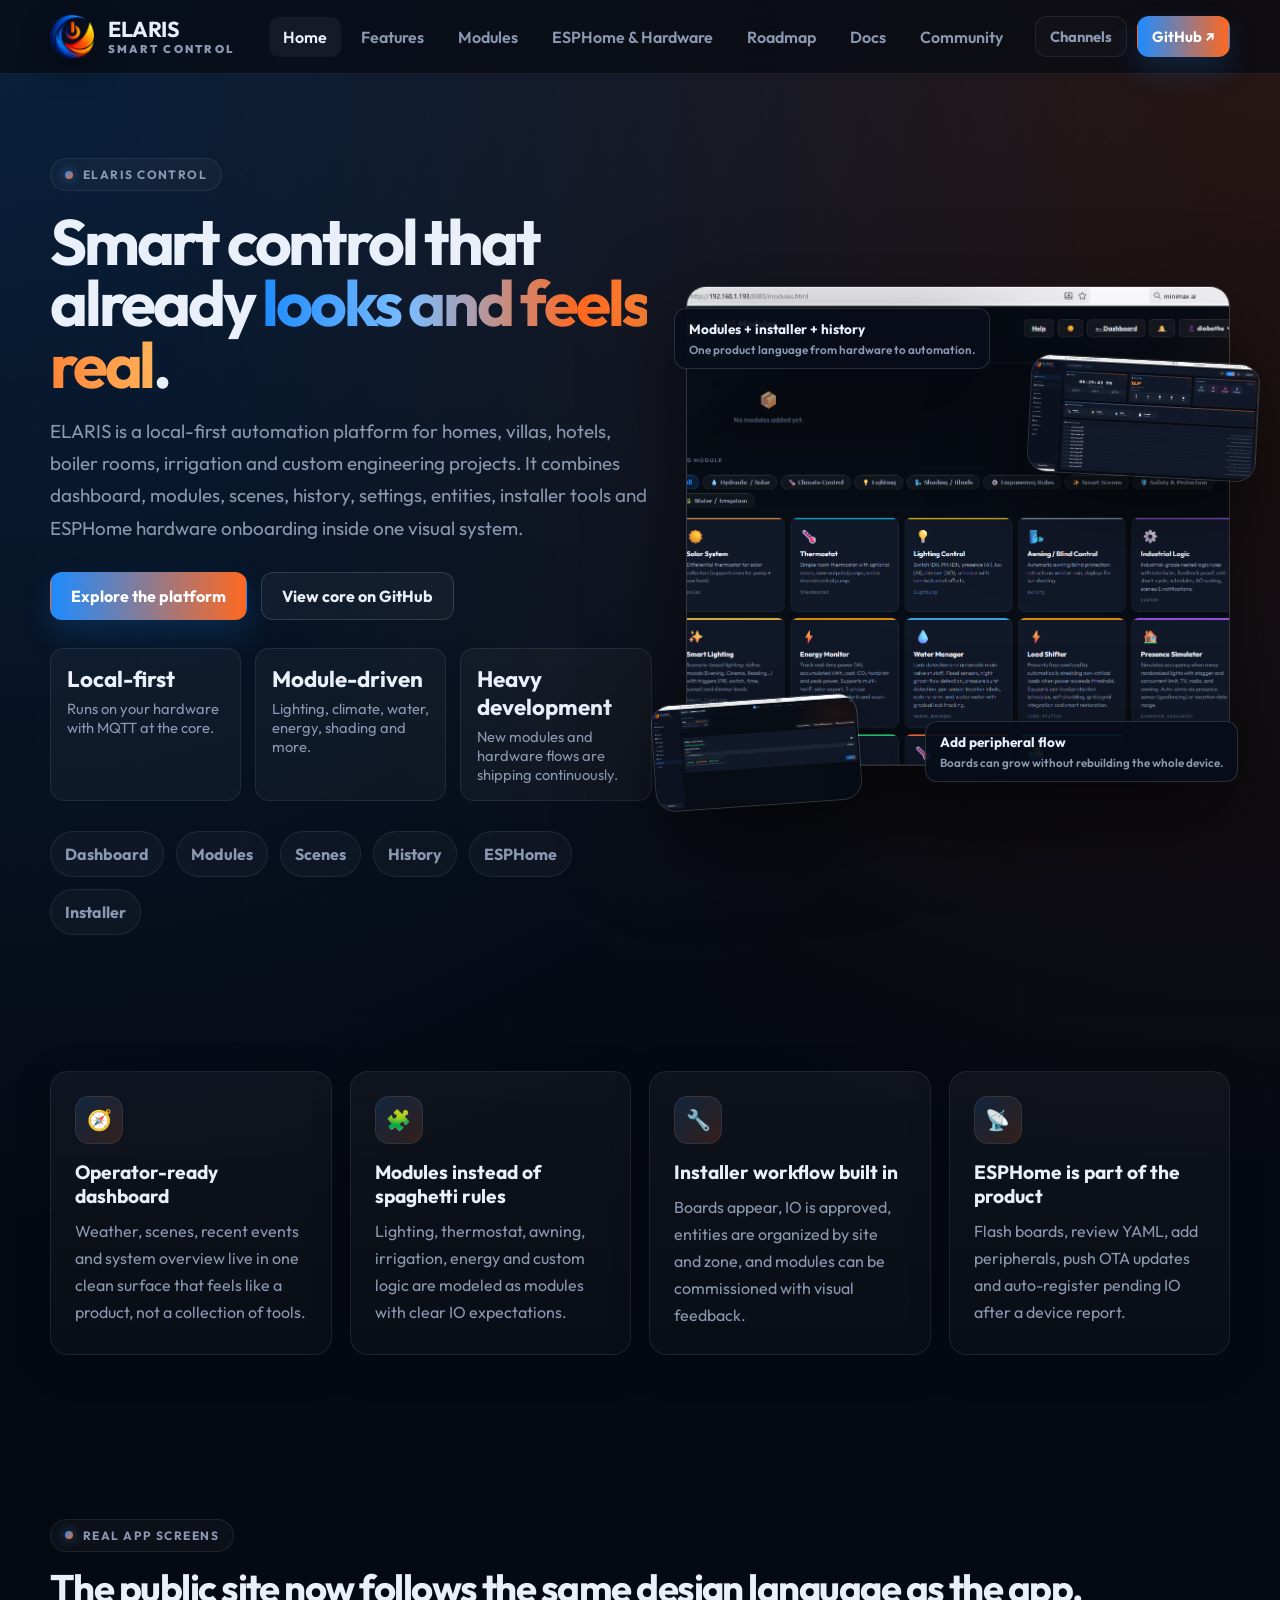
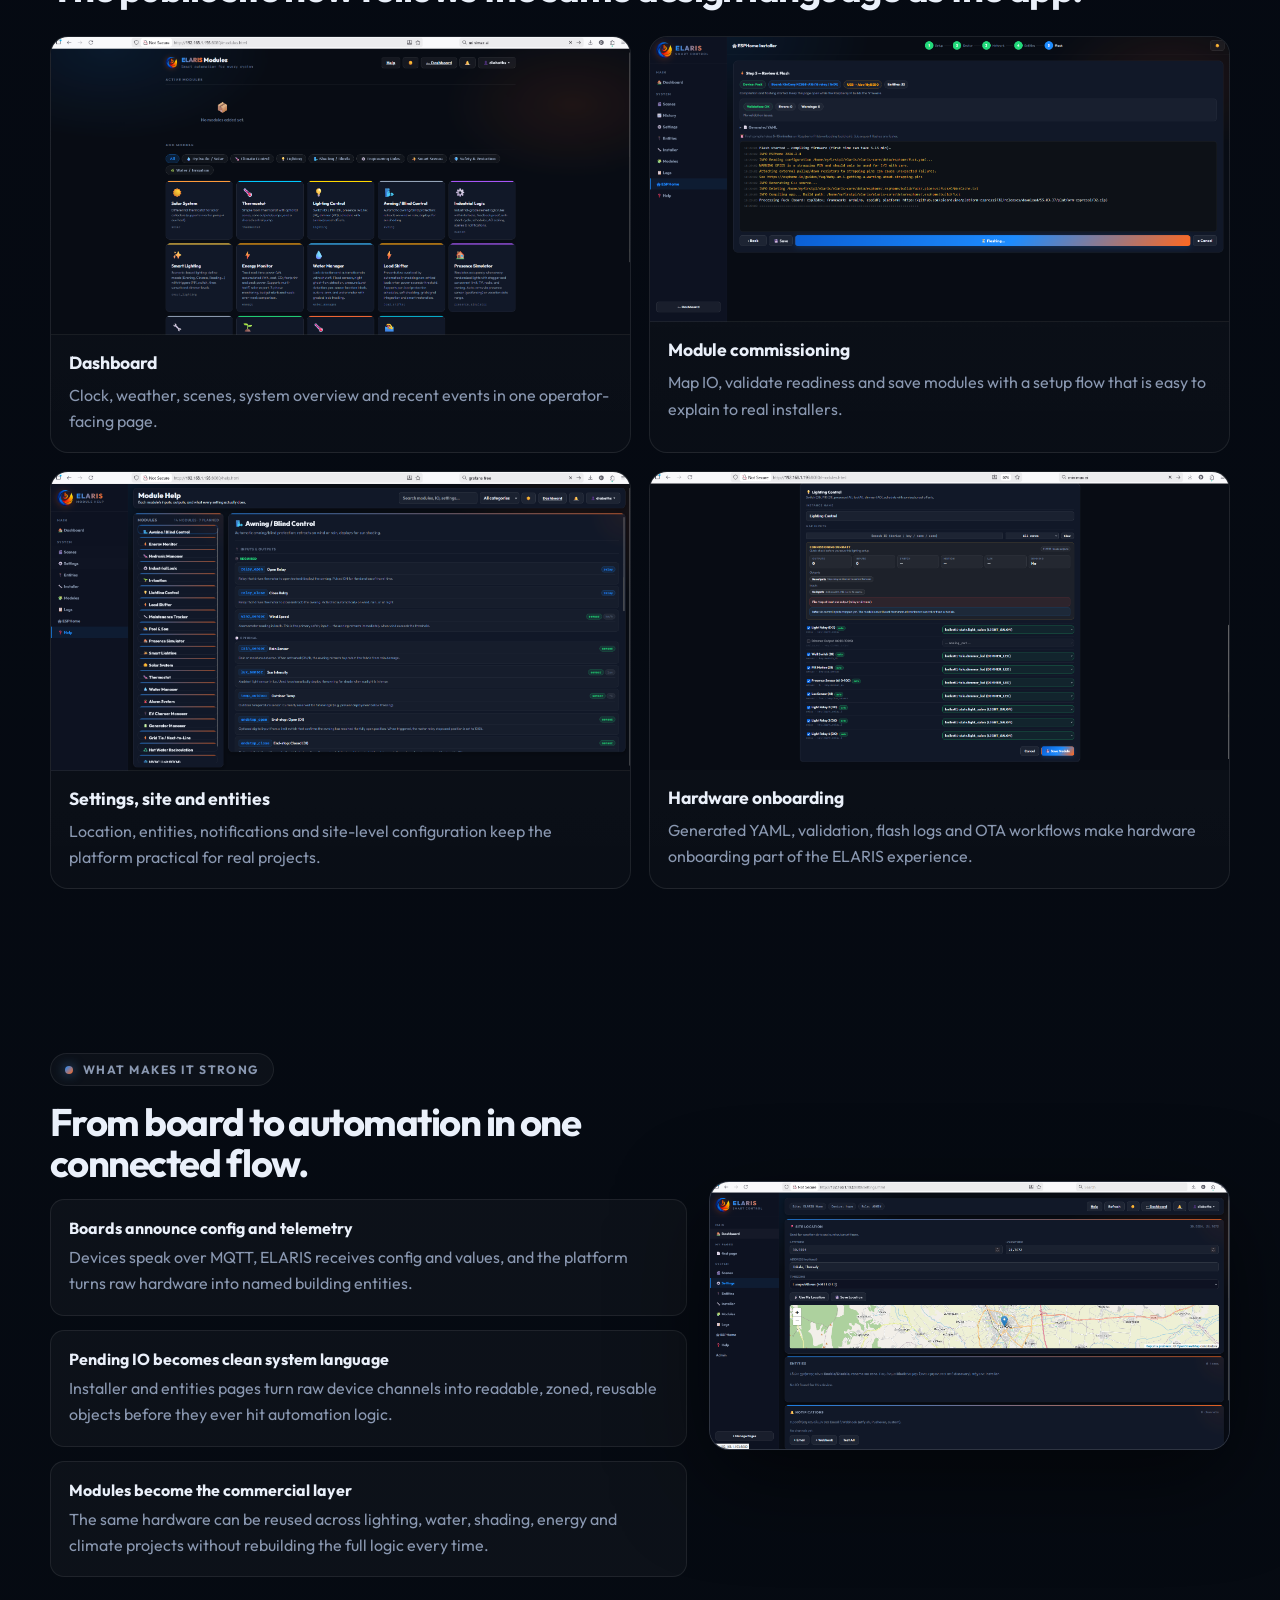
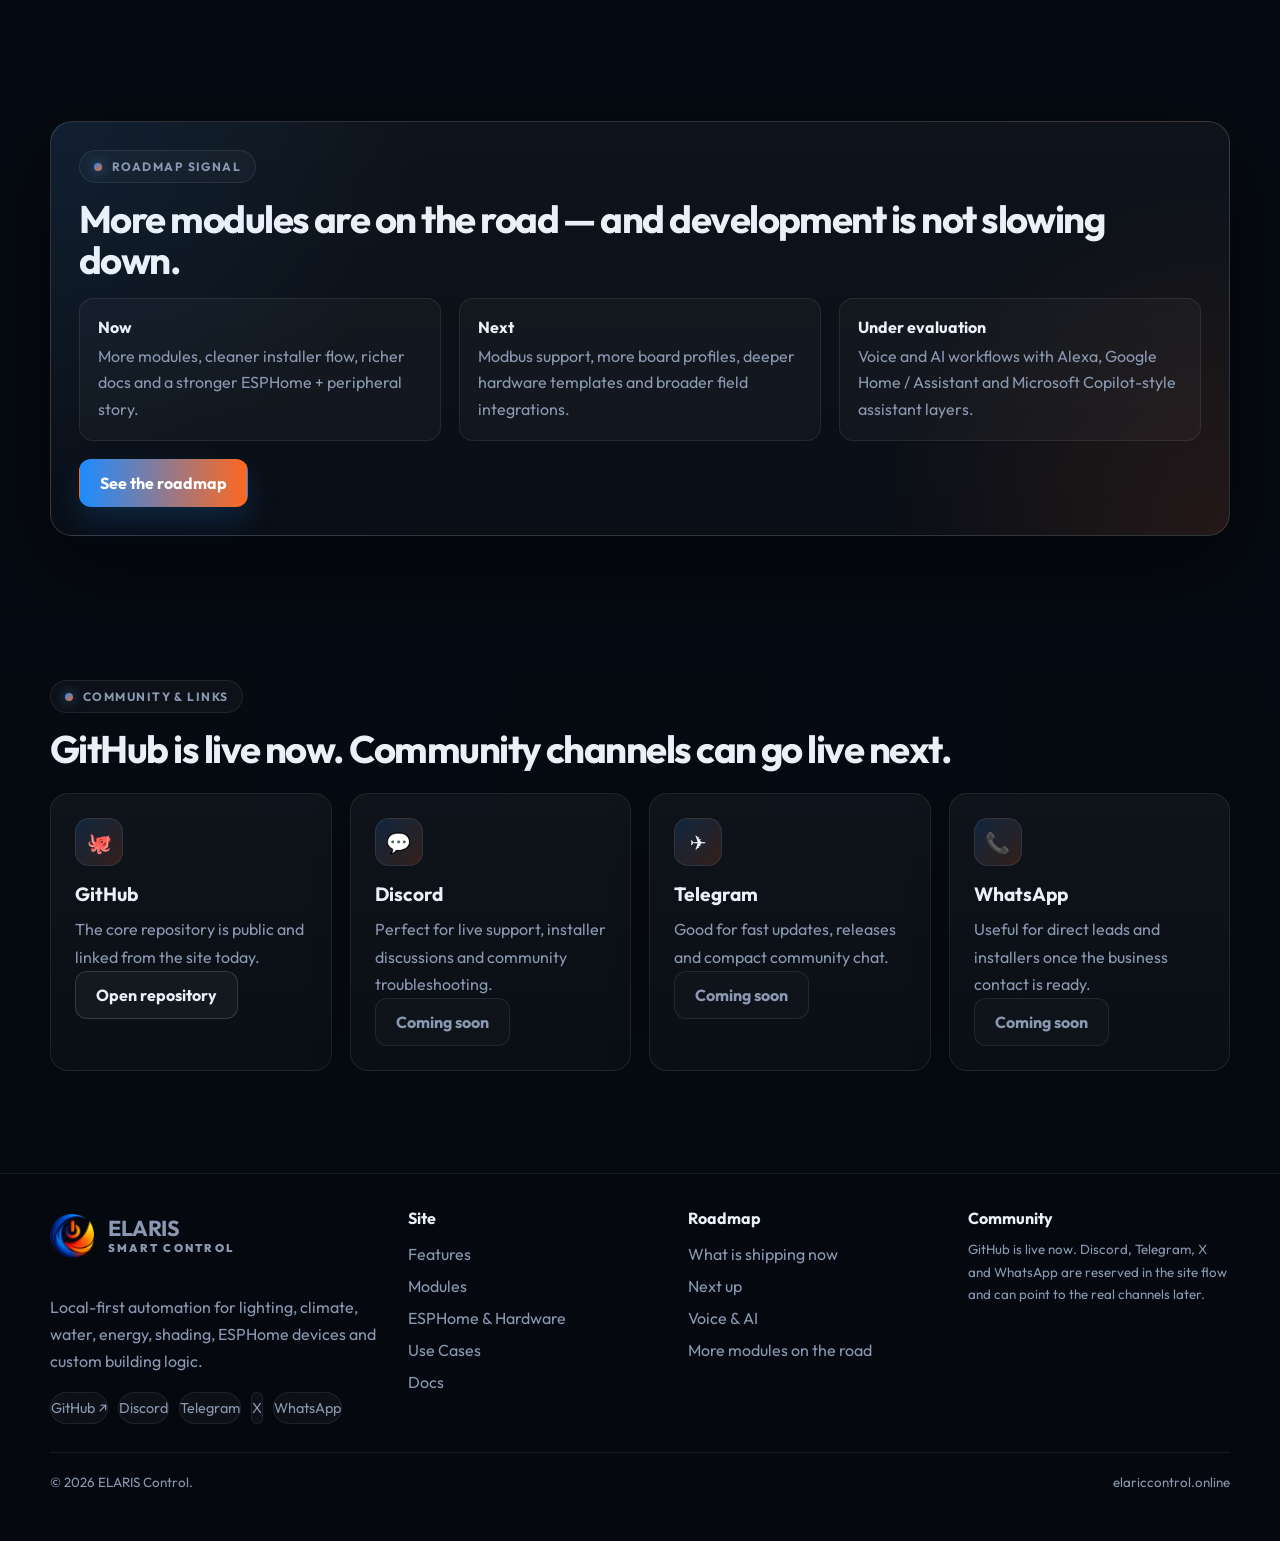
==== index.html @ 3f271d02 "Add files via upload" ====
<!DOCTYPE html>
<html lang="en">
<head>
  <meta charset="UTF-8" />
  <meta name="viewport" content="width=device-width, initial-scale=1.0" />
  <title>ELARIS Control — Local-first smart control</title>
  <meta name="description" content="ELARIS is a local-first smart control platform for modules, ESPHome onboarding, scenes, history and practical automation." />
  <link rel="icon" href="assets/favicon.ico" />
  <link rel="stylesheet" href="style.css" />
</head>
<body>
  <div class="shell">
    <nav class="nav">
  <div class="nav-inner">
    <a class="brand" href="index.html">
      <img class="brand-mark" src="assets/favicon.ico" alt="ELARIS logo" />
      <div class="brand-copy">
        <strong>ELARIS</strong>
        <span>Smart Control</span>
      </div>
    </a>
    <div class="nav-links">
      <a data-nav href="index.html">Home</a>
      <a data-nav href="features.html">Features</a>
      <a data-nav href="modules.html">Modules</a>
      <a data-nav href="hardware.html">ESPHome & Hardware</a>
      <a data-nav href="roadmap.html">Roadmap</a>
      <a data-nav href="docs.html">Docs</a>
      <a data-nav href="community.html">Community</a>
    </div>
    <div class="nav-actions">
      <a class="btn btn-ghost btn-small" href="community.html">Channels</a>
      <a class="btn btn-primary btn-small" href="https://github.com/elaris-control/core" target="_blank" rel="noreferrer">GitHub ↗</a>
    </div>
  </div>
</nav>
    
<header class="hero">
  <div class="container hero-grid">
    <div class="hero-copy">
      <span class="section-label">ELARIS Control</span>
      <h1>Smart control that already <span class="gradient-text">looks and feels real</span>.</h1>
      <p class="lead">ELARIS is a local-first automation platform for homes, villas, hotels, boiler rooms, irrigation and custom engineering projects. It combines dashboard, modules, scenes, history, settings, entities, installer tools and ESPHome hardware onboarding inside one visual system.</p>
      <div class="hero-actions">
        <a class="btn btn-primary" href="features.html">Explore the platform</a>
        <a class="btn btn-secondary" href="https://github.com/elaris-control/core" target="_blank" rel="noreferrer">View core on GitHub</a>
      </div>
      <div class="mini-stats">
        <div class="mini-stat"><strong>Local-first</strong><span>Runs on your hardware with MQTT at the core.</span></div>
        <div class="mini-stat"><strong>Module-driven</strong><span>Lighting, climate, water, energy, shading and more.</span></div>
        <div class="mini-stat"><strong>Heavy development</strong><span>New modules and hardware flows are shipping continuously.</span></div>
      </div>
      <div class="logo-bar">
        <span class="logo-pill">Dashboard</span>
        <span class="logo-pill">Modules</span>
        <span class="logo-pill">Scenes</span>
        <span class="logo-pill">History</span>
        <span class="logo-pill">ESPHome</span>
        <span class="logo-pill">Installer</span>
      </div>
    </div>
    <div class="shot-stack">
      <div class="shot-card shot-main"><img src="assets/dashboard.png" alt="ELARIS dashboard" /></div>
      <div class="shot-card shot-float-a"><img src="assets/modules-library.png" alt="ELARIS modules library" /></div>
      <div class="shot-card shot-float-b"><img src="assets/esphome-installer.png" alt="ELARIS ESPHome installer" /></div>
      <div class="badge-float one">Modules + installer + history<small>One product language from hardware to automation.</small></div>
      <div class="badge-float two">Add peripheral flow<small>Boards can grow without rebuilding the whole device.</small></div>
    </div>
  </div>
</header>
<section class="section-tight">
  <div class="container grid-4">
    <div class="card"><div class="icon-chip">🧭</div><h3>Operator-ready dashboard</h3><p>Weather, scenes, recent events and system overview live in one clean surface that feels like a product, not a collection of tools.</p></div>
    <div class="card"><div class="icon-chip">🧩</div><h3>Modules instead of spaghetti rules</h3><p>Lighting, thermostat, awning, irrigation, energy and custom logic are modeled as modules with clear IO expectations.</p></div>
    <div class="card"><div class="icon-chip">🔧</div><h3>Installer workflow built in</h3><p>Boards appear, IO is approved, entities are organized by site and zone, and modules can be commissioned with visual feedback.</p></div>
    <div class="card"><div class="icon-chip">📡</div><h3>ESPHome is part of the product</h3><p>Flash boards, review YAML, add peripherals, push OTA updates and auto-register pending IO after a device report.</p></div>
  </div>
</section>
<section class="section" id="screens">
  <div class="container">
    <span class="section-label">Real app screens</span>
    <h2>The public site now follows the same design language as the app.</h2>
    <div class="screenshot-grid" style="margin-top:28px;">
      <article class="screen-card"><img src="assets/dashboard.png" alt="Dashboard" /><div class="screen-meta"><h3>Dashboard</h3><p>Clock, weather, scenes, system overview and recent events in one operator-facing page.</p></div></article>
      <article class="screen-card"><img src="assets/modules-mapping.png" alt="Modules mapping" /><div class="screen-meta"><h3>Module commissioning</h3><p>Map IO, validate readiness and save modules with a setup flow that is easy to explain to real installers.</p></div></article>
      <article class="screen-card"><img src="assets/settings.png" alt="Settings" /><div class="screen-meta"><h3>Settings, site and entities</h3><p>Location, entities, notifications and site-level configuration keep the platform practical for real projects.</p></div></article>
      <article class="screen-card"><img src="assets/esphome-flash.png" alt="ESPHome flash" /><div class="screen-meta"><h3>Hardware onboarding</h3><p>Generated YAML, validation, flash logs and OTA workflows make hardware onboarding part of the ELARIS experience.</p></div></article>
    </div>
  </div>
</section>
<section class="section-tight">
  <div class="container showcase">
    <div>
      <span class="section-label">What makes it strong</span>
      <h2>From board to automation in one connected flow.</h2>
      <div class="side-list">
        <div class="list-card"><strong>Boards announce config and telemetry</strong><p>Devices speak over MQTT, ELARIS receives config and values, and the platform turns raw hardware into named building entities.</p></div>
        <div class="list-card"><strong>Pending IO becomes clean system language</strong><p>Installer and entities pages turn raw device channels into readable, zoned, reusable objects before they ever hit automation logic.</p></div>
        <div class="list-card"><strong>Modules become the commercial layer</strong><p>The same hardware can be reused across lighting, water, shading, energy and climate projects without rebuilding the full logic every time.</p></div>
      </div>
    </div>
    <div class="shot-frame"><img src="assets/module-help.png" alt="ELARIS module help" /></div>
  </div>
</section>
<section class="section-tight">
  <div class="container cta-panel">
    <span class="section-label">Roadmap signal</span>
    <h2>More modules are on the road — and development is not slowing down.</h2>
    <div class="grid-3" style="margin-top:18px;">
      <div class="list-card"><strong>Now</strong><p>More modules, cleaner installer flow, richer docs and a stronger ESPHome + peripheral story.</p></div>
      <div class="list-card"><strong>Next</strong><p>Modbus support, more board profiles, deeper hardware templates and broader field integrations.</p></div>
      <div class="list-card"><strong>Under evaluation</strong><p>Voice and AI workflows with Alexa, Google Home / Assistant and Microsoft Copilot-style assistant layers.</p></div>
    </div>
    <a class="btn btn-primary" href="roadmap.html">See the roadmap</a>
  </div>
</section>
<section class="section-tight" id="community">
  <div class="container">
    <span class="section-label">Community & links</span>
    <h2>GitHub is live now. Community channels can go live next.</h2>
    <div class="grid-4" style="margin-top:24px;">
      <div class="card"><div class="icon-chip">🐙</div><h3>GitHub</h3><p>The core repository is public and linked from the site today.</p><a class="btn btn-secondary" href="https://github.com/elaris-control/core" target="_blank" rel="noreferrer">Open repository</a></div>
      <div class="card"><div class="icon-chip">💬</div><h3>Discord</h3><p>Perfect for live support, installer discussions and community troubleshooting.</p><a class="btn btn-ghost" href="community.html#coming-soon">Coming soon</a></div>
      <div class="card"><div class="icon-chip">✈️</div><h3>Telegram</h3><p>Good for fast updates, releases and compact community chat.</p><a class="btn btn-ghost" href="community.html#coming-soon">Coming soon</a></div>
      <div class="card"><div class="icon-chip">📞</div><h3>WhatsApp</h3><p>Useful for direct leads and installers once the business contact is ready.</p><a class="btn btn-ghost" href="community.html#coming-soon">Coming soon</a></div>
    </div>
  </div>
</section>

    <footer class="footer">
  <div class="container footer-grid">
    <div>
      <a class="brand" href="index.html" style="margin-bottom:14px; display:inline-flex;">
        <img class="brand-mark" src="assets/favicon.ico" alt="ELARIS logo" />
        <div class="brand-copy">
          <strong>ELARIS</strong>
          <span>Smart Control</span>
        </div>
      </a>
      <p>Local-first automation for lighting, climate, water, energy, shading, ESPHome devices and custom building logic.</p>
      <div class="link-row">
        <a class="chip-link" href="https://github.com/elaris-control/core" target="_blank" rel="noreferrer">GitHub ↗</a>
        <a class="chip-link" href="community.html#coming-soon">Discord</a>
        <a class="chip-link" href="community.html#coming-soon">Telegram</a>
        <a class="chip-link" href="community.html#coming-soon">X</a>
        <a class="chip-link" href="community.html#coming-soon">WhatsApp</a>
      </div>
    </div>
    <div>
      <h4>Site</h4>
      <a href="features.html">Features</a>
      <a href="modules.html">Modules</a>
      <a href="hardware.html">ESPHome & Hardware</a>
      <a href="use-cases.html">Use Cases</a>
      <a href="docs.html">Docs</a>
    </div>
    <div>
      <h4>Roadmap</h4>
      <a href="roadmap.html">What is shipping now</a>
      <a href="roadmap.html#next">Next up</a>
      <a href="roadmap.html#voice-ai">Voice & AI</a>
      <a href="roadmap.html#more-modules">More modules on the road</a>
    </div>
    <div>
      <h4>Community</h4>
      <small>GitHub is live now. Discord, Telegram, X and WhatsApp are reserved in the site flow and can point to the real channels later.</small>
    </div>
  </div>
  <div class="container footer-note">
    <small>© <span data-year></span> ELARIS Control.</small>
    <small>elariccontrol.online</small>
  </div>
</footer>
  </div>
  <script src="script.js"></script>
</body>
</html>
---- style.css ----
/* ELARIS Control website */
@import url('https://fonts.googleapis.com/css2?family=Outfit:wght@400;500;600;700;800;900&family=Geist+Mono:wght@400;500&display=swap');

:root {
  --bg: #070b13;
  --surface: #0c1322;
  --surface-2: #101a2d;
  --panel: #111a2a;
  --panel-2: #0f1828;
  --line: rgba(255,255,255,.08);
  --line-2: rgba(255,255,255,.14);
  --text: #eaf0fa;
  --muted: #8a98b1;
  --muted-2: #60718d;
  --blue: #1d8cff;
  --blue-2: #52a8ff;
  --orange: #ff6820;
  --orange-2: #ff9640;
  --good: #21d978;
  --warn: #ffcb66;
  --shadow: 0 30px 90px rgba(0,0,0,.5);
  --radius: 18px;
  --max: 1180px;
  --nav-h: 74px;
}

* { box-sizing: border-box; }
html { scroll-behavior: smooth; }
body {
  margin: 0;
  font-family: 'Outfit', system-ui, sans-serif;
  color: var(--text);
  background:
    radial-gradient(circle at top left, rgba(29,140,255,.18), transparent 25%),
    radial-gradient(circle at top right, rgba(255,104,32,.14), transparent 24%),
    linear-gradient(180deg, #050912 0%, #060b12 100%);
  min-height: 100vh;
  overflow-x: hidden;
}
body::before {
  content: '';
  position: fixed;
  inset: 0;
  background-image: radial-gradient(rgba(255,255,255,.035) 1px, transparent 1px);
  background-size: 26px 26px;
  opacity: .35;
  pointer-events: none;
}
a { color: inherit; text-decoration: none; }
img { display:block; max-width:100%; }
button, .btn { font: inherit; }

.shell { position: relative; z-index: 1; }
.container { width: min(calc(100% - 40px), var(--max)); margin: 0 auto; }
.section { padding: 92px 0; }
.section-tight { padding: 72px 0; }
.section-label {
  display: inline-flex;
  align-items: center;
  gap: 10px;
  padding: 8px 14px;
  border-radius: 999px;
  border: 1px solid var(--line);
  background: rgba(255,255,255,.03);
  color: var(--muted);
  font-size: 12px;
  font-weight: 700;
  letter-spacing: .12em;
  text-transform: uppercase;
}
.section-label::before {
  content: '';
  width: 8px;
  height: 8px;
  border-radius: 999px;
  background: linear-gradient(135deg, var(--blue), var(--orange));
  box-shadow: 0 0 12px rgba(82,168,255,.6);
}
.h1, h1 {
  font-size: clamp(2.8rem, 5vw, 5rem);
  line-height: .96;
  letter-spacing: -.05em;
  margin: 20px 0 20px;
}
.h2, h2 {
  font-size: clamp(2rem, 3vw, 3rem);
  line-height: 1.05;
  letter-spacing: -.04em;
  margin: 16px 0;
}
.lead {
  color: var(--muted);
  font-size: clamp(1rem, 1.5vw, 1.18rem);
  line-height: 1.7;
  max-width: 700px;
}
.kicker {
  color: var(--muted);
  font-size: 1rem;
  line-height: 1.65;
}
.mono { font-family: 'Geist Mono', monospace; }
.gradient-text {
  background: linear-gradient(90deg, var(--blue) 0%, #7bbcff 30%, var(--orange) 65%, #ffb05a 100%);
  -webkit-background-clip: text;
  background-clip: text;
  color: transparent;
}

.nav {
  position: sticky;
  top: 0;
  z-index: 100;
  height: var(--nav-h);
  backdrop-filter: blur(16px);
  background: rgba(7,11,19,.72);
  border-bottom: 1px solid var(--line);
}
.nav-inner {
  width: min(calc(100% - 32px), var(--max));
  margin: 0 auto;
  height: 100%;
  display: flex;
  align-items: center;
  gap: 18px;
}
.brand {
  display: flex;
  align-items: center;
  gap: 14px;
  font-weight: 900;
  letter-spacing: -.03em;
}
.brand-mark {
  width: 44px;
  height: 44px;
  border-radius: 14px;
  object-fit: cover;
  box-shadow: 0 10px 30px rgba(0,0,0,.35);
}
.brand-copy { line-height: 1.02; }
.brand-copy strong { display:block; font-size: 1.35rem; }
.brand-copy span {
  display:block;
  margin-top: 4px;
  color: var(--muted);
  font-size: .7rem;
  letter-spacing: .2em;
  text-transform: uppercase;
}
.nav-links {
  margin-left: auto;
  display: flex;
  align-items: center;
  gap: 6px;
}
.nav-links a {
  padding: 10px 14px;
  color: var(--muted);
  font-weight: 600;
  border-radius: 10px;
  transition: .18s ease;
}
.nav-links a:hover, .nav-links a.active {
  color: var(--text);
  background: rgba(255,255,255,.05);
}
.btn, button.btn {
  display: inline-flex;
  align-items: center;
  justify-content: center;
  gap: 10px;
  padding: 13px 20px;
  border-radius: 12px;
  font-weight: 700;
  border: 1px solid transparent;
  transition: transform .16s ease, opacity .16s ease, border-color .16s ease, background .16s ease;
}
.btn:hover { transform: translateY(-1px); }
.btn-primary {
  color: white;
  background: linear-gradient(90deg, var(--blue), var(--orange));
  box-shadow: 0 14px 30px rgba(29,140,255,.18);
}
.btn-secondary {
  color: var(--text);
  border-color: var(--line-2);
  background: rgba(255,255,255,.04);
}
.btn-ghost {
  color: var(--muted);
  border-color: var(--line);
  background: rgba(255,255,255,.02);
}

.hero {
  padding: 64px 0 44px;
}
.hero-grid {
  display: grid;
  grid-template-columns: 1.05fr .95fr;
  gap: 34px;
  align-items: center;
}
.hero-copy {
  padding: 20px 0;
}
.hero-actions {
  display:flex;
  flex-wrap:wrap;
  gap:14px;
  margin-top: 28px;
}
.mini-stats {
  display:grid;
  grid-template-columns: repeat(3, 1fr);
  gap: 14px;
  margin-top: 28px;
}
.mini-stat {
  background: rgba(255,255,255,.035);
  border: 1px solid var(--line);
  border-radius: 14px;
  padding: 16px;
}
.mini-stat strong { display:block; font-size: 1.4rem; }
.mini-stat span { display:block; margin-top:6px; color: var(--muted); font-size:.92rem; }

.hero-visual {
  position: relative;
}
.shot-stack {
  position: relative;
  min-height: 520px;
}
.shot-card {
  position:absolute;
  border-radius: 20px;
  overflow:hidden;
  border: 1px solid var(--line-2);
  background: linear-gradient(180deg, rgba(255,255,255,.04), rgba(255,255,255,.02));
  box-shadow: var(--shadow);
}
.shot-card img { width:100%; height:100%; object-fit:cover; }
.shot-main { inset: 0 0 40px 0; }
.shot-float-a { width: 42%; right: -5%; top: 14%; transform: rotate(3deg); }
.shot-float-b { width: 38%; left: -6%; bottom: 0; transform: rotate(-4deg); }
.badge-float {
  position:absolute;
  padding: 11px 14px;
  border-radius: 12px;
  background: rgba(8,14,25,.92);
  border: 1px solid var(--line-2);
  box-shadow: var(--shadow);
  font-size: .85rem;
  font-weight: 700;
}
.badge-float.one { top: 22px; left: -12px; }
.badge-float.two { right: -8px; bottom: 24px; }
.badge-float small { display:block; color: var(--muted); font-size:.73rem; font-weight:600; margin-top: 4px; }

.grid-3 { display:grid; grid-template-columns: repeat(3, 1fr); gap: 18px; }
.grid-4 { display:grid; grid-template-columns: repeat(4, 1fr); gap: 18px; }
.grid-2 { display:grid; grid-template-columns: repeat(2, 1fr); gap: 22px; }
.card {
  background: linear-gradient(180deg, rgba(255,255,255,.04), rgba(255,255,255,.02));
  border: 1px solid var(--line);
  border-radius: var(--radius);
  padding: 24px;
  box-shadow: 0 10px 40px rgba(0,0,0,.18);
}
.card h3 { margin: 0 0 10px; font-size: 1.2rem; }
.card p { margin: 0; color: var(--muted); line-height: 1.7; }
.icon-chip {
  width: 48px;
  height: 48px;
  border-radius: 14px;
  display:grid;
  place-items:center;
  background: linear-gradient(135deg, rgba(29,140,255,.16), rgba(255,104,32,.16));
  border: 1px solid rgba(255,255,255,.08);
  margin-bottom: 16px;
  font-size: 1.25rem;
}

.showcase {
  display:grid;
  grid-template-columns: 1.1fr .9fr;
  gap: 22px;
  align-items: center;
}
.shot-frame {
  border-radius: 20px;
  overflow: hidden;
  border: 1px solid var(--line-2);
  background: var(--surface);
  box-shadow: var(--shadow);
}
.shot-frame img { width: 100%; height: auto; }
.side-list {
  display:grid;
  gap: 14px;
}
.list-card {
  padding: 18px 18px;
  border-radius: 14px;
  background: rgba(255,255,255,.03);
  border: 1px solid var(--line);
}
.list-card strong { display:block; font-size: 1rem; margin-bottom: 6px; }
.list-card p { margin:0; color: var(--muted); line-height: 1.65; }

.logo-bar {
  display:flex;
  gap: 12px;
  flex-wrap: wrap;
  margin-top: 30px;
}
.logo-pill {
  padding: 12px 14px;
  border-radius: 999px;
  border: 1px solid var(--line);
  background: rgba(255,255,255,.03);
  color: var(--muted);
  font-weight: 700;
}

.screenshot-grid {
  display:grid;
  grid-template-columns: repeat(2, 1fr);
  gap: 18px;
}
.screen-card {
  background: linear-gradient(180deg, rgba(255,255,255,.04), rgba(255,255,255,.02));
  border: 1px solid var(--line);
  border-radius: 18px;
  overflow: hidden;
}
.screen-meta {
  padding: 16px 18px 18px;
}
.screen-meta h3 { margin:0 0 8px; font-size:1.1rem; }
.screen-meta p { margin:0; color:var(--muted); line-height:1.65; }

.feature-strip {
  display:grid;
  grid-template-columns: repeat(5, 1fr);
  gap: 14px;
}
.feature-pill {
  border: 1px solid var(--line);
  background: rgba(255,255,255,.03);
  border-radius: 14px;
  padding: 18px 14px;
  text-align: center;
}
.feature-pill strong { display:block; margin-bottom: 8px; }
.feature-pill span { color: var(--muted); font-size: .92rem; }

.steps {
  display:grid;
  gap: 16px;
}
.step {
  display:grid;
  grid-template-columns: 58px 1fr;
  gap: 16px;
  padding: 20px;
  border-radius: 18px;
  border: 1px solid var(--line);
  background: rgba(255,255,255,.03);
}
.step-no {
  width: 58px;
  height: 58px;
  border-radius: 18px;
  display:grid;
  place-items:center;
  font-size: 1.1rem;
  font-weight: 800;
  background: linear-gradient(135deg, rgba(29,140,255,.18), rgba(255,104,32,.18));
  border: 1px solid rgba(255,255,255,.08);
}
.step h3 { margin:0 0 8px; }
.step p { margin:0; color: var(--muted); line-height: 1.7; }

.page-hero {
  padding: 68px 0 28px;
}
.page-hero .lead { max-width: 760px; }
.subnav {
  display:flex;
  flex-wrap:wrap;
  gap: 10px;
  margin-top: 22px;
}
.subnav a {
  padding: 10px 12px;
  border-radius: 999px;
  border: 1px solid var(--line);
  color: var(--muted);
  background: rgba(255,255,255,.03);
  font-weight: 700;
  font-size: .92rem;
}

.doc-layout {
  display:grid;
  grid-template-columns: 280px 1fr;
  gap: 20px;
}
.doc-sidebar {
  position: sticky;
  top: calc(var(--nav-h) + 18px);
  align-self: start;
  padding: 20px;
  border-radius: 18px;
  background: rgba(255,255,255,.03);
  border: 1px solid var(--line);
}
.doc-sidebar h3 { margin:0 0 14px; font-size:1rem; }
.doc-sidebar a {
  display:block;
  padding: 10px 12px;
  border-radius: 10px;
  color: var(--muted);
}
.doc-sidebar a:hover { background: rgba(255,255,255,.05); color: var(--text); }
.doc-section {
  margin-bottom: 18px;
  padding: 24px;
  border-radius: 18px;
  background: rgba(255,255,255,.03);
  border: 1px solid var(--line);
}
.doc-section h3 { margin-top:0; }
.kv-grid {
  display:grid;
  grid-template-columns: 160px 1fr;
  gap: 12px;
  margin-top: 16px;
}
.kv-grid div {
  padding: 12px 14px;
  border-radius: 12px;
  border: 1px solid var(--line);
  background: rgba(255,255,255,.02);
}
.kv-grid strong { color: var(--text); }
.terminal {
  margin-top: 14px;
  border-radius: 16px;
  border: 1px solid var(--line);
  overflow: hidden;
  background: #07101b;
}
.terminal-head {
  display:flex;
  align-items:center;
  gap: 8px;
  padding: 10px 14px;
  background: rgba(255,255,255,.04);
  border-bottom: 1px solid var(--line);
}
.dot { width:10px; height:10px; border-radius:999px; }
.dot.red { background:#ff5f57; }
.dot.yellow { background:#febc2e; }
.dot.green { background:#28c840; }
.terminal pre {
  margin:0;
  padding: 18px 18px 20px;
  color: #e4efff;
  font: 13px/1.75 'Geist Mono', monospace;
  overflow:auto;
}
.code-note { color: #7fa8d9; }

.use-case-grid { display:grid; grid-template-columns: repeat(2,1fr); gap: 18px; }
.use-case {
  padding: 22px;
  border-radius: 18px;
  border:1px solid var(--line);
  background: rgba(255,255,255,.03);
}
.use-case h3 { margin:0 0 8px; }
.use-case ul { margin:12px 0 0 18px; color:var(--muted); line-height:1.75; }

.cta-panel {
  padding: 28px;
  border-radius: 22px;
  border: 1px solid var(--line-2);
  background:
    linear-gradient(180deg, rgba(255,255,255,.04), rgba(255,255,255,.02)),
    radial-gradient(circle at top left, rgba(29,140,255,.1), transparent 30%),
    radial-gradient(circle at bottom right, rgba(255,104,32,.1), transparent 28%);
  box-shadow: var(--shadow);
}
.cta-panel .btn { margin-top: 18px; }
.footer {
  padding: 34px 0 48px;
  border-top: 1px solid var(--line);
  background: rgba(0,0,0,.12);
  margin-top: 30px;
}
.footer-grid {
  display:grid;
  grid-template-columns: 1.3fr 1fr 1fr 1fr;
  gap: 18px;
}
.footer small, .footer p { color: var(--muted); line-height: 1.7; }
.footer h4 { margin:0 0 10px; }
.footer a { color: var(--muted); display:block; padding: 6px 0; }
.footer a:hover { color: var(--text); }
.footer-note {
  margin-top: 28px;
  padding-top: 18px;
  border-top: 1px solid var(--line);
  display:flex;
  justify-content:space-between;
  gap: 16px;
  flex-wrap: wrap;
}

@media (max-width: 1080px) {
  .hero-grid, .showcase, .doc-layout, .grid-4, .feature-strip, .footer-grid { grid-template-columns: 1fr 1fr; }
  .doc-sidebar { position: static; }
}
@media (max-width: 860px) {
  .nav-links { display:none; }
  .hero-grid, .showcase, .grid-3, .grid-2, .grid-4, .screenshot-grid, .use-case-grid, .feature-strip, .footer-grid, .doc-layout { grid-template-columns: 1fr; }
  .mini-stats { grid-template-columns: 1fr; }
  .shot-stack { min-height: 360px; }
  .shot-float-a, .shot-float-b { display:none; }
  .kv-grid { grid-template-columns: 1fr; }
  .brand-copy span { display:none; }
}

.nav-actions{display:flex;align-items:center;gap:10px;}
.btn-small{padding:10px 14px;font-size:.92rem;}
.link-row{display:flex;flex-wrap:wrap;gap:10px;margin-top:14px}
.chip-link{padding:8px 12px;border-radius:999px;border:1px solid var(--line);background:rgba(255,255,255,.03);font-size:.9rem;color:var(--muted)}
.chip-link:hover{color:var(--text);background:rgba(255,255,255,.05)}
.module-grid{display:grid;grid-template-columns:repeat(3,1fr);gap:18px}
.roadmap-grid{display:grid;grid-template-columns:repeat(3,1fr);gap:18px}
.roadmap-card{padding:24px;border-radius:18px;border:1px solid var(--line);background:linear-gradient(180deg,rgba(255,255,255,.04),rgba(255,255,255,.02));box-shadow:0 10px 40px rgba(0,0,0,.18)}
.roadmap-card h3{margin:12px 0 10px}
.roadmap-card ul{margin:0 0 0 18px;color:var(--muted);line-height:1.8;padding:0}
.roadmap-tag{display:inline-flex;padding:8px 12px;border-radius:999px;border:1px solid var(--line);background:rgba(255,255,255,.04);font-size:.78rem;font-weight:800;letter-spacing:.08em;text-transform:uppercase;color:var(--text)}
@media (max-width:1080px){.module-grid,.roadmap-grid{grid-template-columns:1fr 1fr}.nav-actions .btn-ghost{display:none}}
@media (max-width:860px){.module-grid,.roadmap-grid{grid-template-columns:1fr}.nav-actions{display:none}}
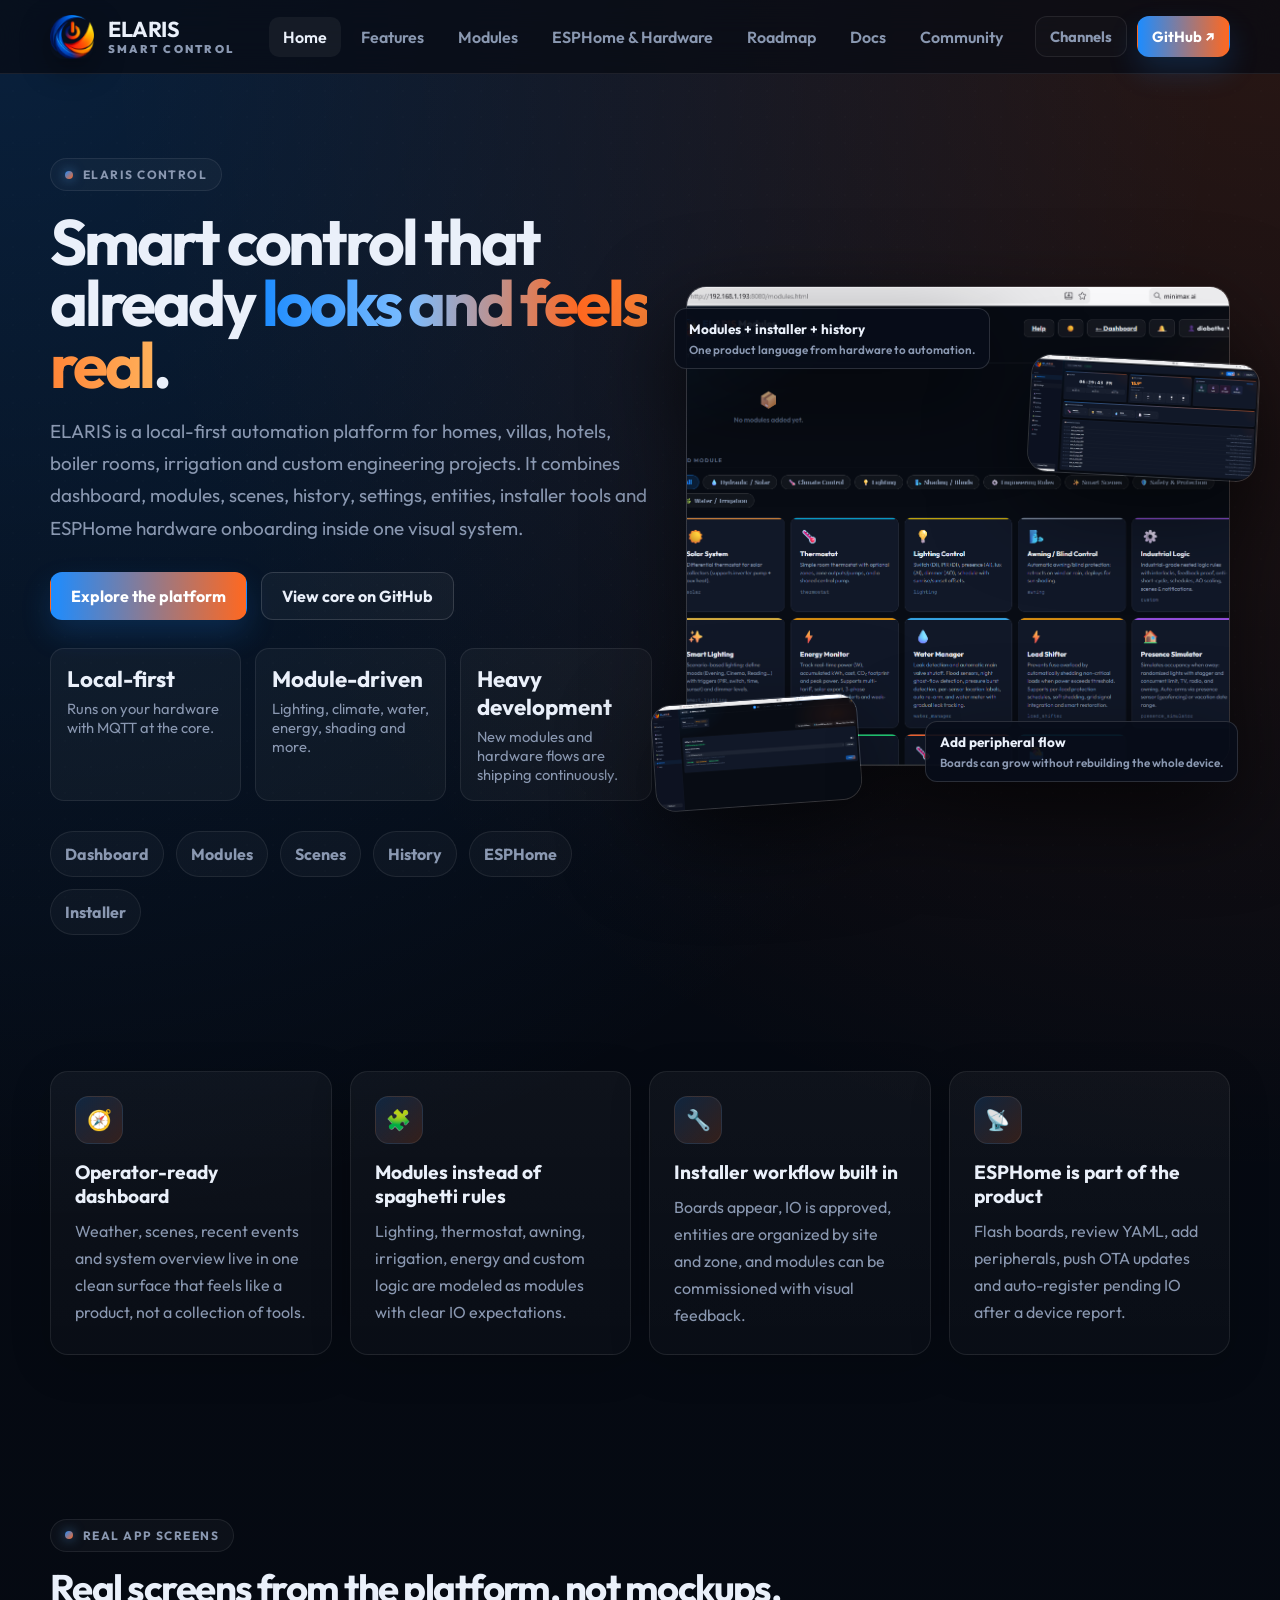
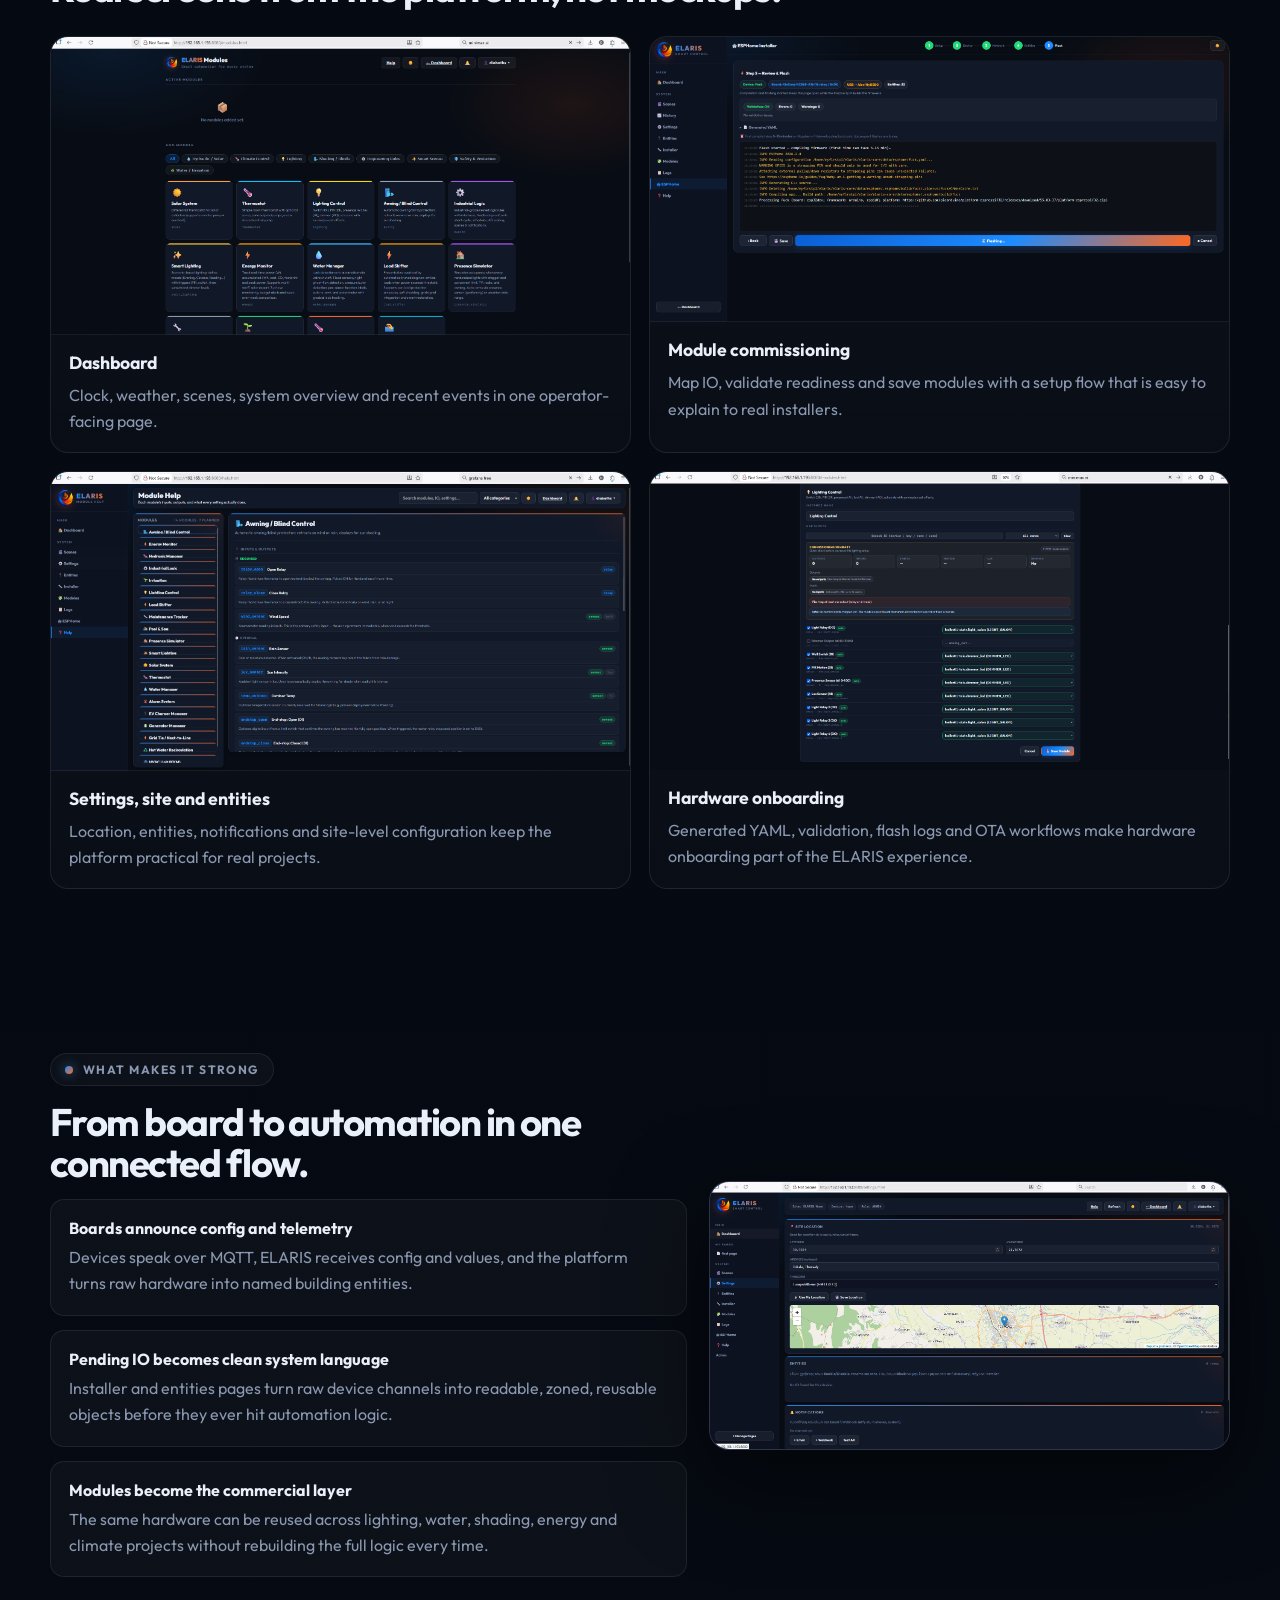
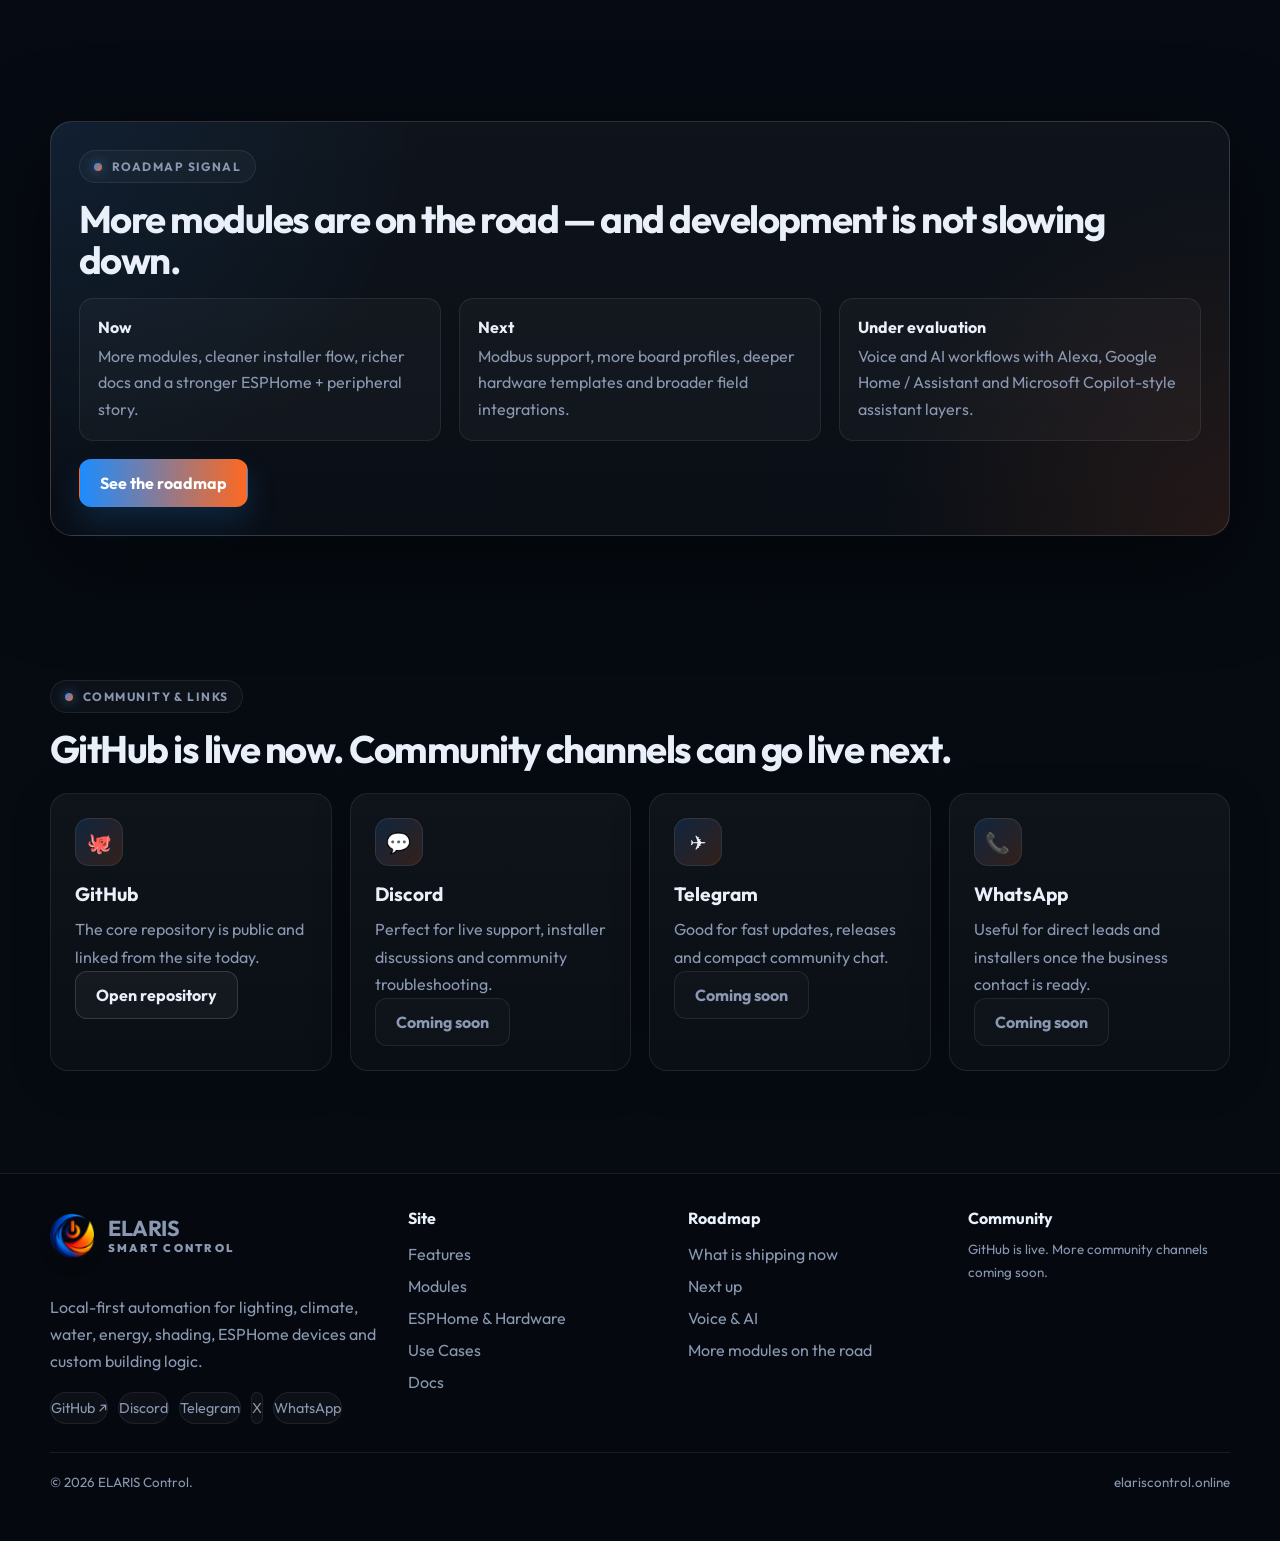
==== commit c357a6f9: "fix: remove dev notes, fix footer typo and community text" ====
--- a/index.html
+++ b/index.html
@@ -79,7 +79,7 @@
 <section class="section" id="screens">
   <div class="container">
     <span class="section-label">Real app screens</span>
-    <h2>The public site now follows the same design language as the app.</h2>
+    <h2>Real screens from the platform, not mockups.</h2>
     <div class="screenshot-grid" style="margin-top:28px;">
       <article class="screen-card"><img src="assets/dashboard.png" alt="Dashboard" /><div class="screen-meta"><h3>Dashboard</h3><p>Clock, weather, scenes, system overview and recent events in one operator-facing page.</p></div></article>
       <article class="screen-card"><img src="assets/modules-mapping.png" alt="Modules mapping" /><div class="screen-meta"><h3>Module commissioning</h3><p>Map IO, validate readiness and save modules with a setup flow that is easy to explain to real installers.</p></div></article>
@@ -163,12 +163,12 @@
     </div>
     <div>
       <h4>Community</h4>
-      <small>GitHub is live now. Discord, Telegram, X and WhatsApp are reserved in the site flow and can point to the real channels later.</small>
+      <small>GitHub is live. More community channels coming soon.</small>
     </div>
   </div>
   <div class="container footer-note">
     <small>© <span data-year></span> ELARIS Control.</small>
-    <small>elariccontrol.online</small>
+    <small>elariscontrol.online</small>
   </div>
 </footer>
   </div>
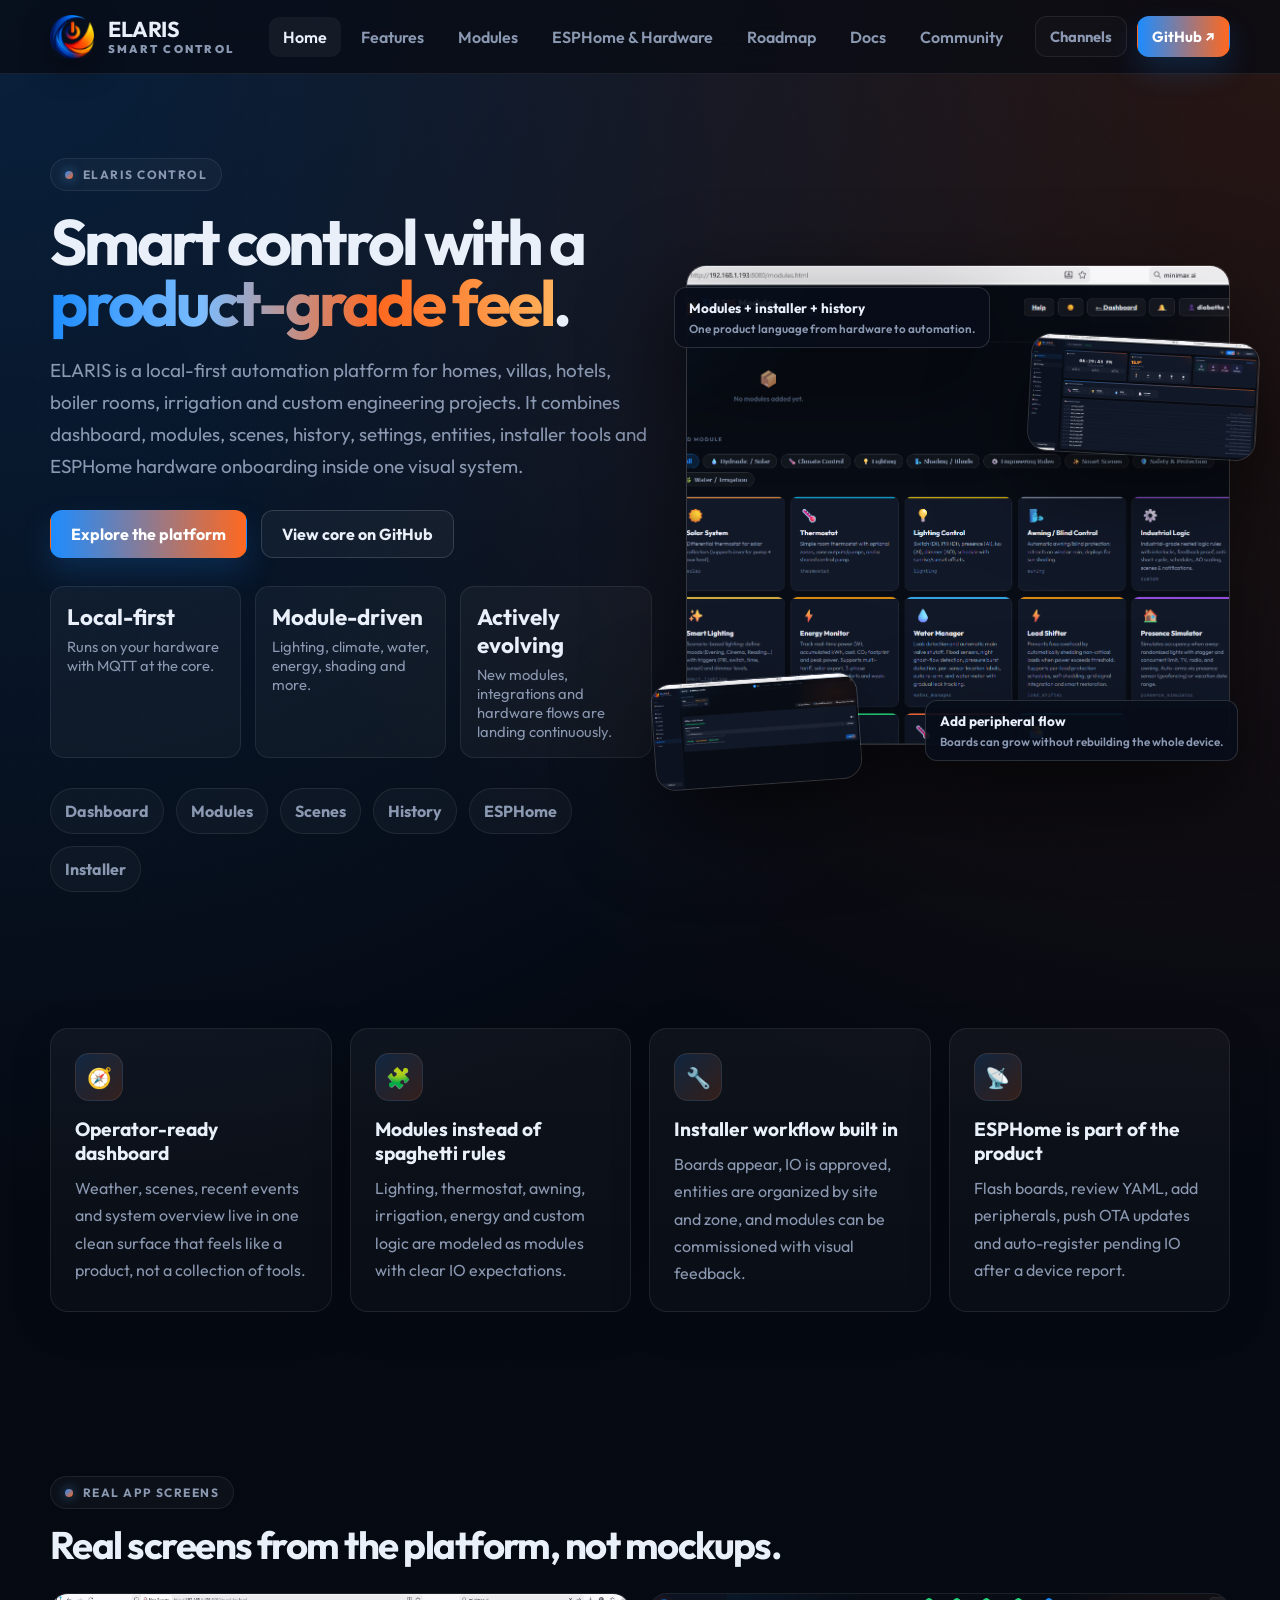
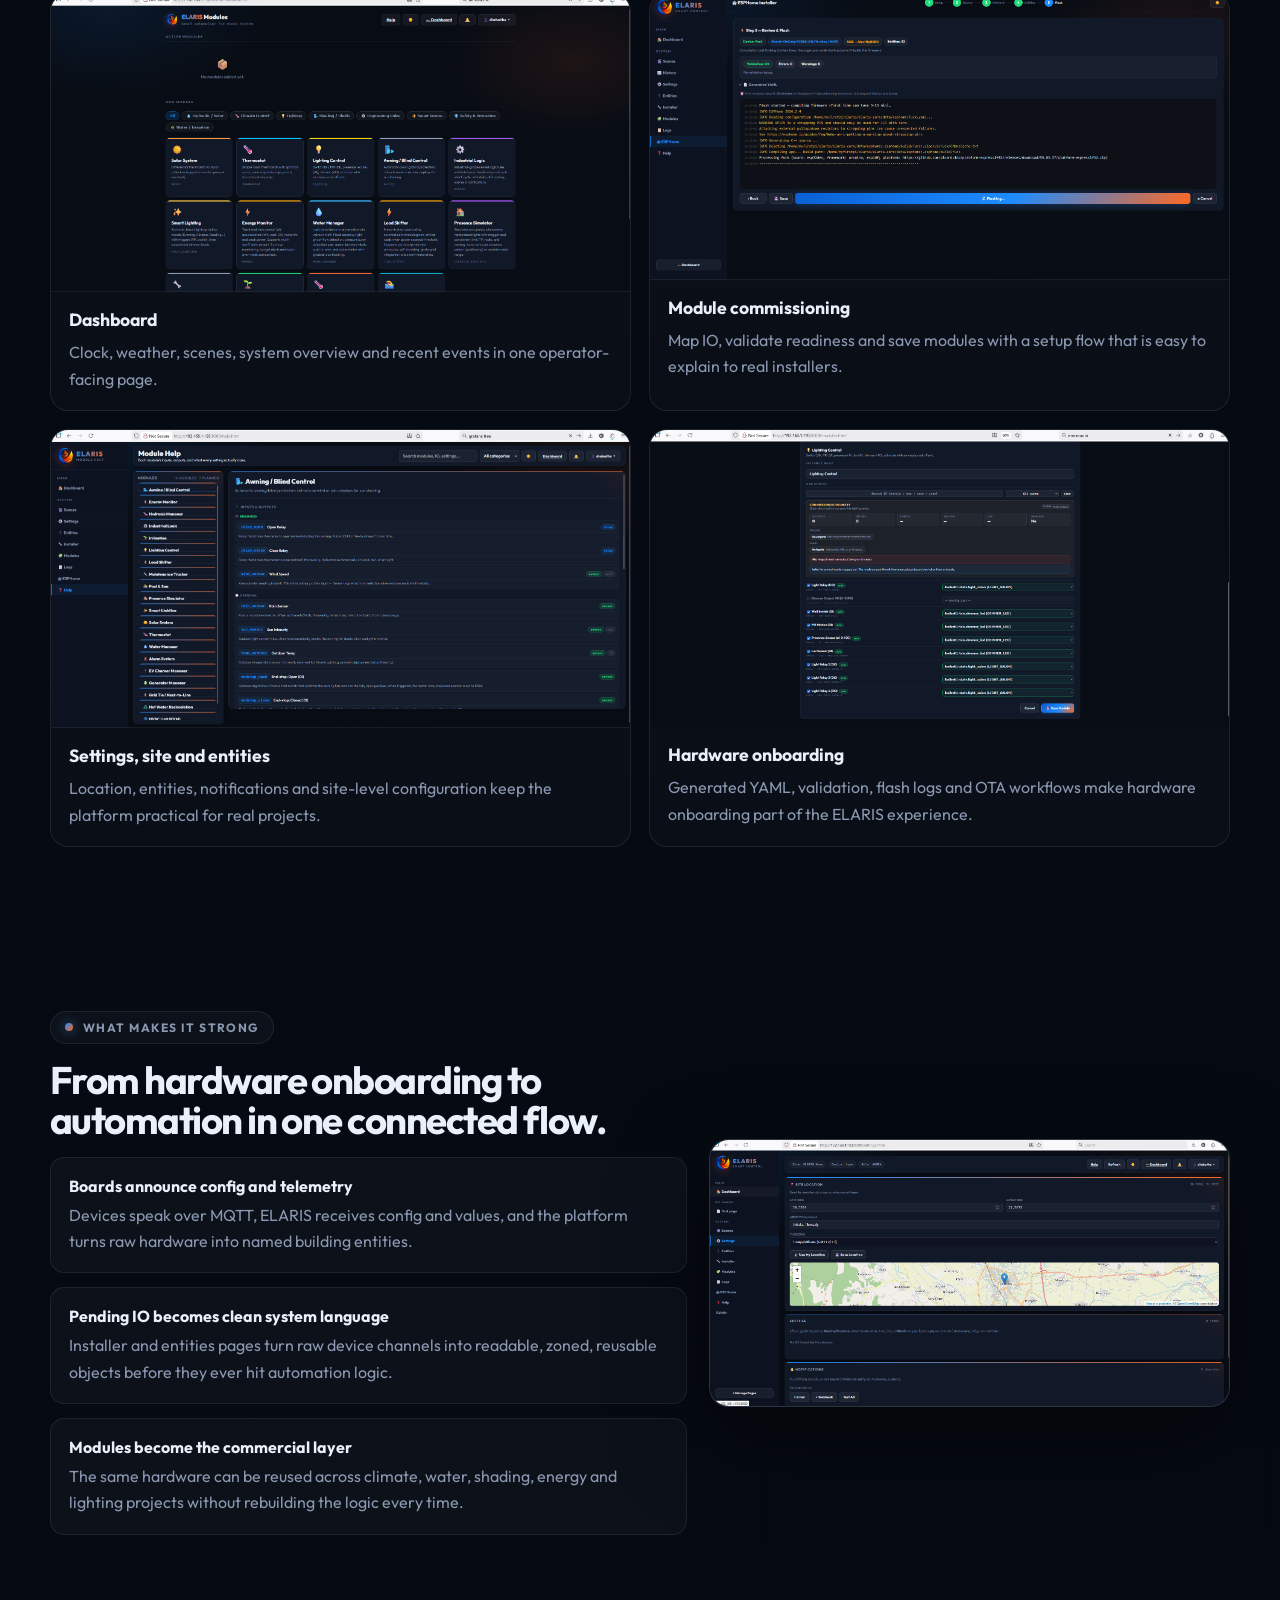
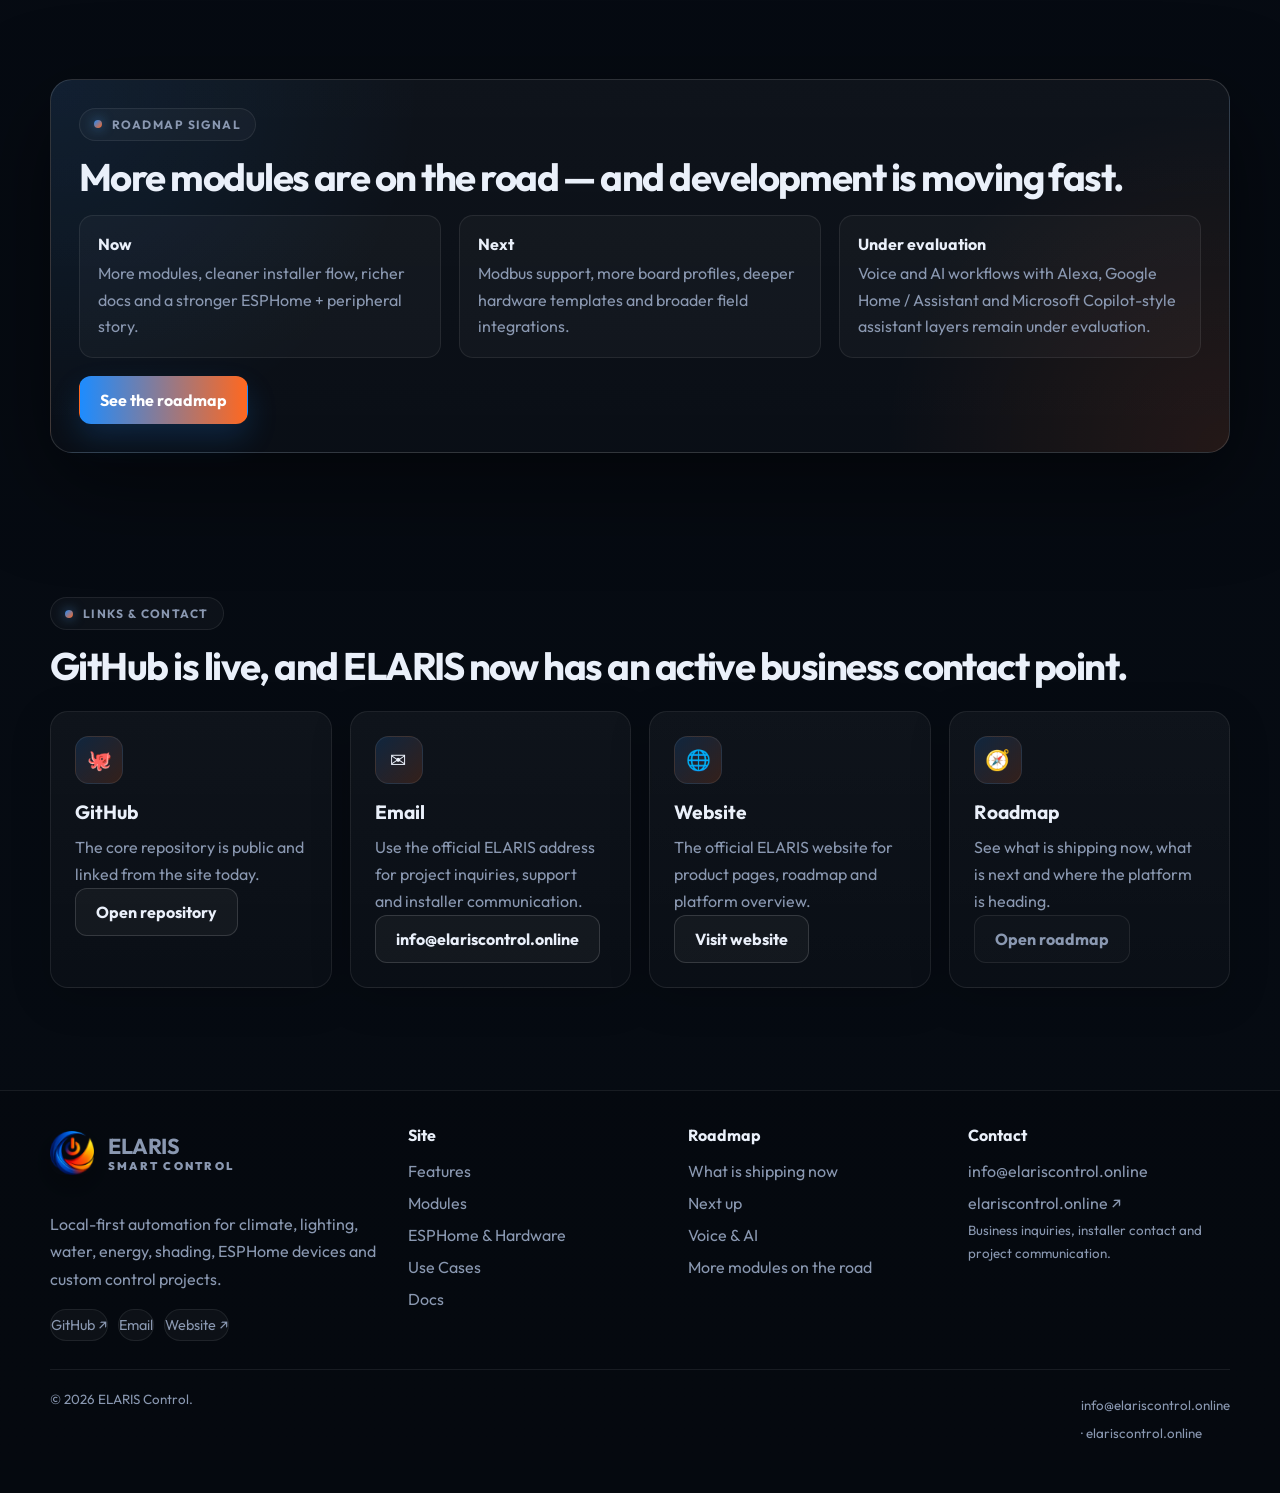
==== commit a260f593: "Add files via upload" ====
--- a/index.html
+++ b/index.html
@@ -39,7 +39,7 @@
   <div class="container hero-grid">
     <div class="hero-copy">
       <span class="section-label">ELARIS Control</span>
-      <h1>Smart control that already <span class="gradient-text">looks and feels real</span>.</h1>
+      <h1>Smart control with a <span class="gradient-text">product-grade feel</span>.</h1>
       <p class="lead">ELARIS is a local-first automation platform for homes, villas, hotels, boiler rooms, irrigation and custom engineering projects. It combines dashboard, modules, scenes, history, settings, entities, installer tools and ESPHome hardware onboarding inside one visual system.</p>
       <div class="hero-actions">
         <a class="btn btn-primary" href="features.html">Explore the platform</a>
@@ -48,7 +48,7 @@
       <div class="mini-stats">
         <div class="mini-stat"><strong>Local-first</strong><span>Runs on your hardware with MQTT at the core.</span></div>
         <div class="mini-stat"><strong>Module-driven</strong><span>Lighting, climate, water, energy, shading and more.</span></div>
-        <div class="mini-stat"><strong>Heavy development</strong><span>New modules and hardware flows are shipping continuously.</span></div>
+        <div class="mini-stat"><strong>Actively evolving</strong><span>New modules, integrations and hardware flows are landing continuously.</span></div>
       </div>
       <div class="logo-bar">
         <span class="logo-pill">Dashboard</span>
@@ -92,11 +92,11 @@
   <div class="container showcase">
     <div>
       <span class="section-label">What makes it strong</span>
-      <h2>From board to automation in one connected flow.</h2>
+      <h2>From hardware onboarding to automation in one connected flow.</h2>
       <div class="side-list">
         <div class="list-card"><strong>Boards announce config and telemetry</strong><p>Devices speak over MQTT, ELARIS receives config and values, and the platform turns raw hardware into named building entities.</p></div>
         <div class="list-card"><strong>Pending IO becomes clean system language</strong><p>Installer and entities pages turn raw device channels into readable, zoned, reusable objects before they ever hit automation logic.</p></div>
-        <div class="list-card"><strong>Modules become the commercial layer</strong><p>The same hardware can be reused across lighting, water, shading, energy and climate projects without rebuilding the full logic every time.</p></div>
+        <div class="list-card"><strong>Modules become the commercial layer</strong><p>The same hardware can be reused across climate, water, shading, energy and lighting projects without rebuilding the logic every time.</p></div>
       </div>
     </div>
     <div class="shot-frame"><img src="assets/module-help.png" alt="ELARIS module help" /></div>
@@ -105,24 +105,24 @@
 <section class="section-tight">
   <div class="container cta-panel">
     <span class="section-label">Roadmap signal</span>
-    <h2>More modules are on the road — and development is not slowing down.</h2>
+    <h2>More modules are on the road — and development is moving fast.</h2>
     <div class="grid-3" style="margin-top:18px;">
       <div class="list-card"><strong>Now</strong><p>More modules, cleaner installer flow, richer docs and a stronger ESPHome + peripheral story.</p></div>
       <div class="list-card"><strong>Next</strong><p>Modbus support, more board profiles, deeper hardware templates and broader field integrations.</p></div>
-      <div class="list-card"><strong>Under evaluation</strong><p>Voice and AI workflows with Alexa, Google Home / Assistant and Microsoft Copilot-style assistant layers.</p></div>
+      <div class="list-card"><strong>Under evaluation</strong><p>Voice and AI workflows with Alexa, Google Home / Assistant and Microsoft Copilot-style assistant layers remain under evaluation.</p></div>
     </div>
     <a class="btn btn-primary" href="roadmap.html">See the roadmap</a>
   </div>
 </section>
 <section class="section-tight" id="community">
   <div class="container">
-    <span class="section-label">Community & links</span>
-    <h2>GitHub is live now. Community channels can go live next.</h2>
+    <span class="section-label">Links & contact</span>
+    <h2>GitHub is live, and ELARIS now has an active business contact point.</h2>
     <div class="grid-4" style="margin-top:24px;">
       <div class="card"><div class="icon-chip">🐙</div><h3>GitHub</h3><p>The core repository is public and linked from the site today.</p><a class="btn btn-secondary" href="https://github.com/elaris-control/core" target="_blank" rel="noreferrer">Open repository</a></div>
-      <div class="card"><div class="icon-chip">💬</div><h3>Discord</h3><p>Perfect for live support, installer discussions and community troubleshooting.</p><a class="btn btn-ghost" href="community.html#coming-soon">Coming soon</a></div>
-      <div class="card"><div class="icon-chip">✈️</div><h3>Telegram</h3><p>Good for fast updates, releases and compact community chat.</p><a class="btn btn-ghost" href="community.html#coming-soon">Coming soon</a></div>
-      <div class="card"><div class="icon-chip">📞</div><h3>WhatsApp</h3><p>Useful for direct leads and installers once the business contact is ready.</p><a class="btn btn-ghost" href="community.html#coming-soon">Coming soon</a></div>
+      <div class="card"><div class="icon-chip">✉️</div><h3>Email</h3><p>Use the official ELARIS address for project inquiries, support and installer communication.</p><a class="btn btn-secondary" href="mailto:info@elariscontrol.online">info@elariscontrol.online</a></div>
+      <div class="card"><div class="icon-chip">🌐</div><h3>Website</h3><p>The official ELARIS website for product pages, roadmap and platform overview.</p><a class="btn btn-secondary" href="https://elariscontrol.online" target="_blank" rel="noreferrer">Visit website</a></div>
+      <div class="card"><div class="icon-chip">🧭</div><h3>Roadmap</h3><p>See what is shipping now, what is next and where the platform is heading.</p><a class="btn btn-ghost" href="roadmap.html">Open roadmap</a></div>
     </div>
   </div>
 </section>
@@ -137,13 +137,11 @@
           <span>Smart Control</span>
         </div>
       </a>
-      <p>Local-first automation for lighting, climate, water, energy, shading, ESPHome devices and custom building logic.</p>
+      <p>Local-first automation for climate, lighting, water, energy, shading, ESPHome devices and custom control projects.</p>
       <div class="link-row">
         <a class="chip-link" href="https://github.com/elaris-control/core" target="_blank" rel="noreferrer">GitHub ↗</a>
-        <a class="chip-link" href="community.html#coming-soon">Discord</a>
-        <a class="chip-link" href="community.html#coming-soon">Telegram</a>
-        <a class="chip-link" href="community.html#coming-soon">X</a>
-        <a class="chip-link" href="community.html#coming-soon">WhatsApp</a>
+        <a class="chip-link" href="mailto:info@elariscontrol.online">Email</a>
+        <a class="chip-link" href="https://elariscontrol.online" target="_blank" rel="noreferrer">Website ↗</a>
       </div>
     </div>
     <div>
@@ -162,13 +160,15 @@
       <a href="roadmap.html#more-modules">More modules on the road</a>
     </div>
     <div>
-      <h4>Community</h4>
-      <small>GitHub is live. More community channels coming soon.</small>
+      <h4>Contact</h4>
+      <a href="mailto:info@elariscontrol.online">info@elariscontrol.online</a>
+      <a href="https://elariscontrol.online" target="_blank" rel="noreferrer">elariscontrol.online ↗</a>
+      <small>Business inquiries, installer contact and project communication.</small>
     </div>
   </div>
   <div class="container footer-note">
     <small>© <span data-year></span> ELARIS Control.</small>
-    <small>elariscontrol.online</small>
+    <small><a href="mailto:info@elariscontrol.online">info@elariscontrol.online</a> · elariscontrol.online</small>
   </div>
 </footer>
   </div>
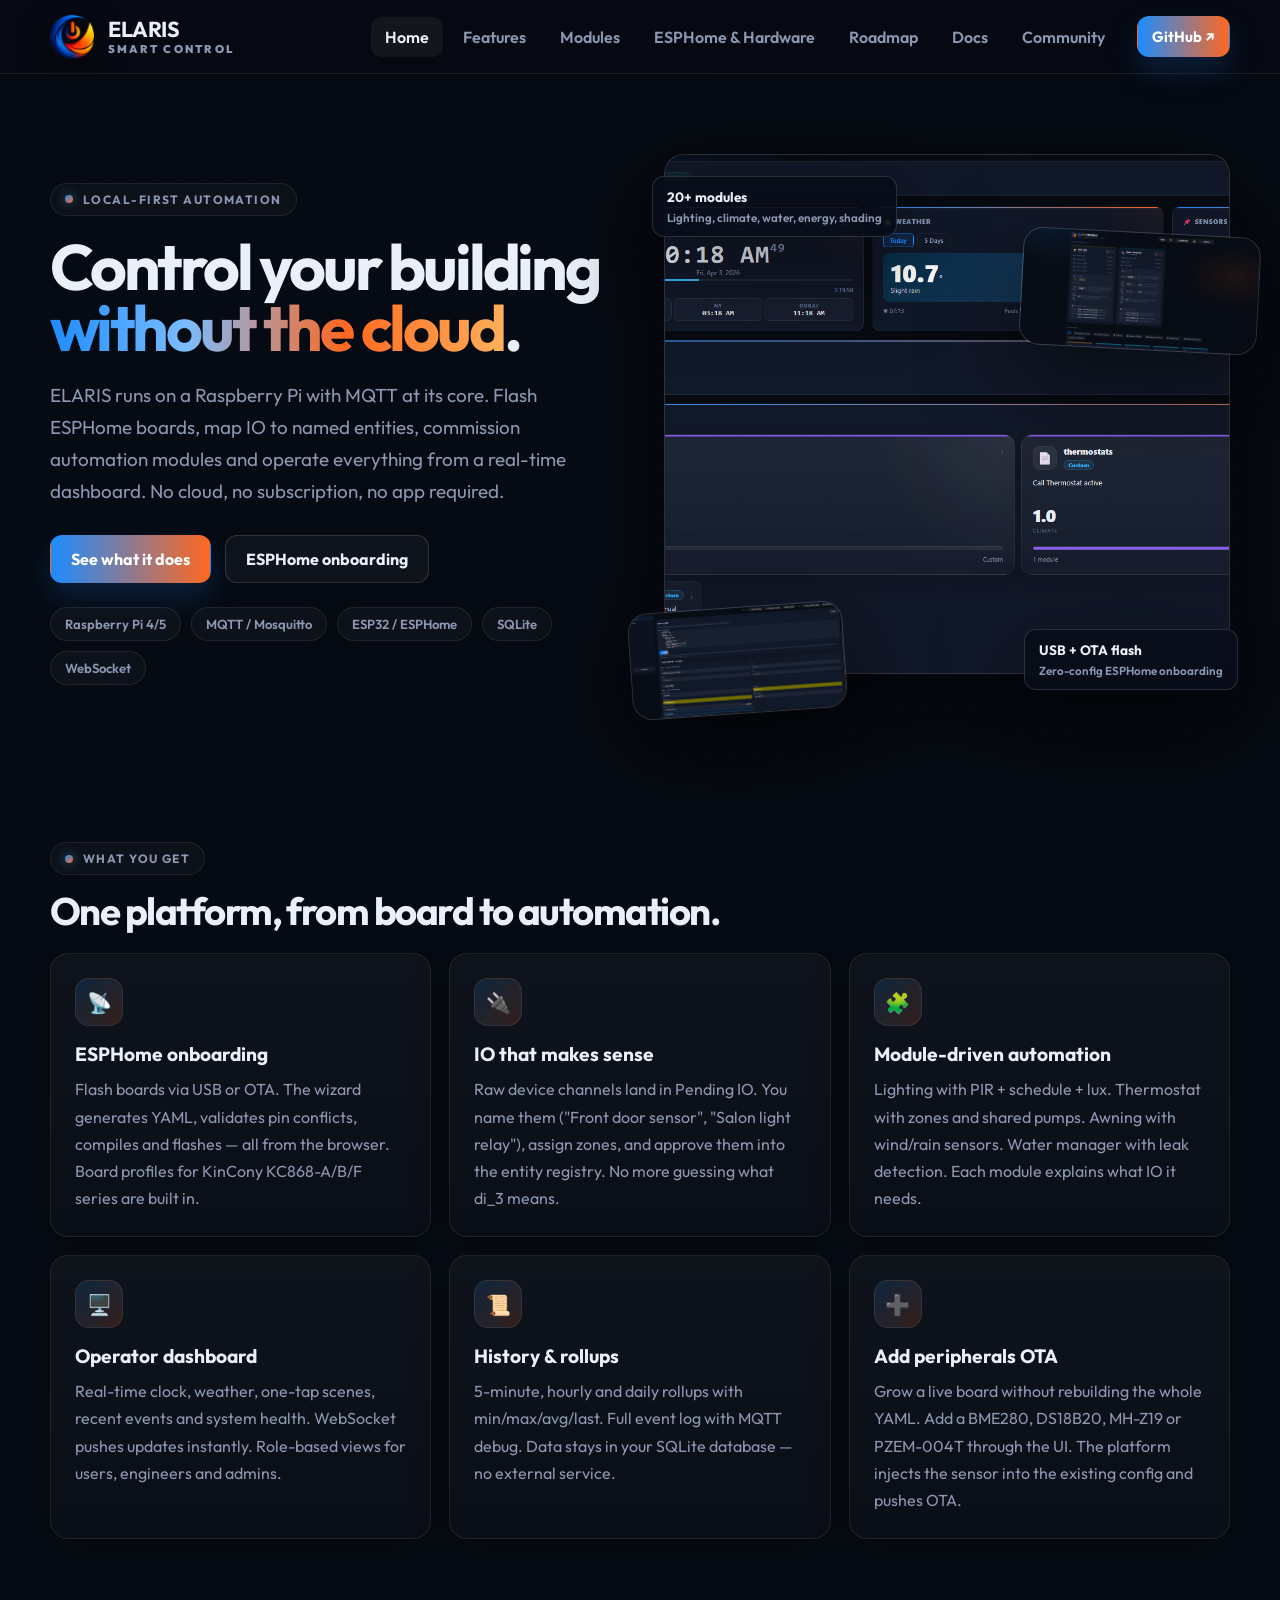
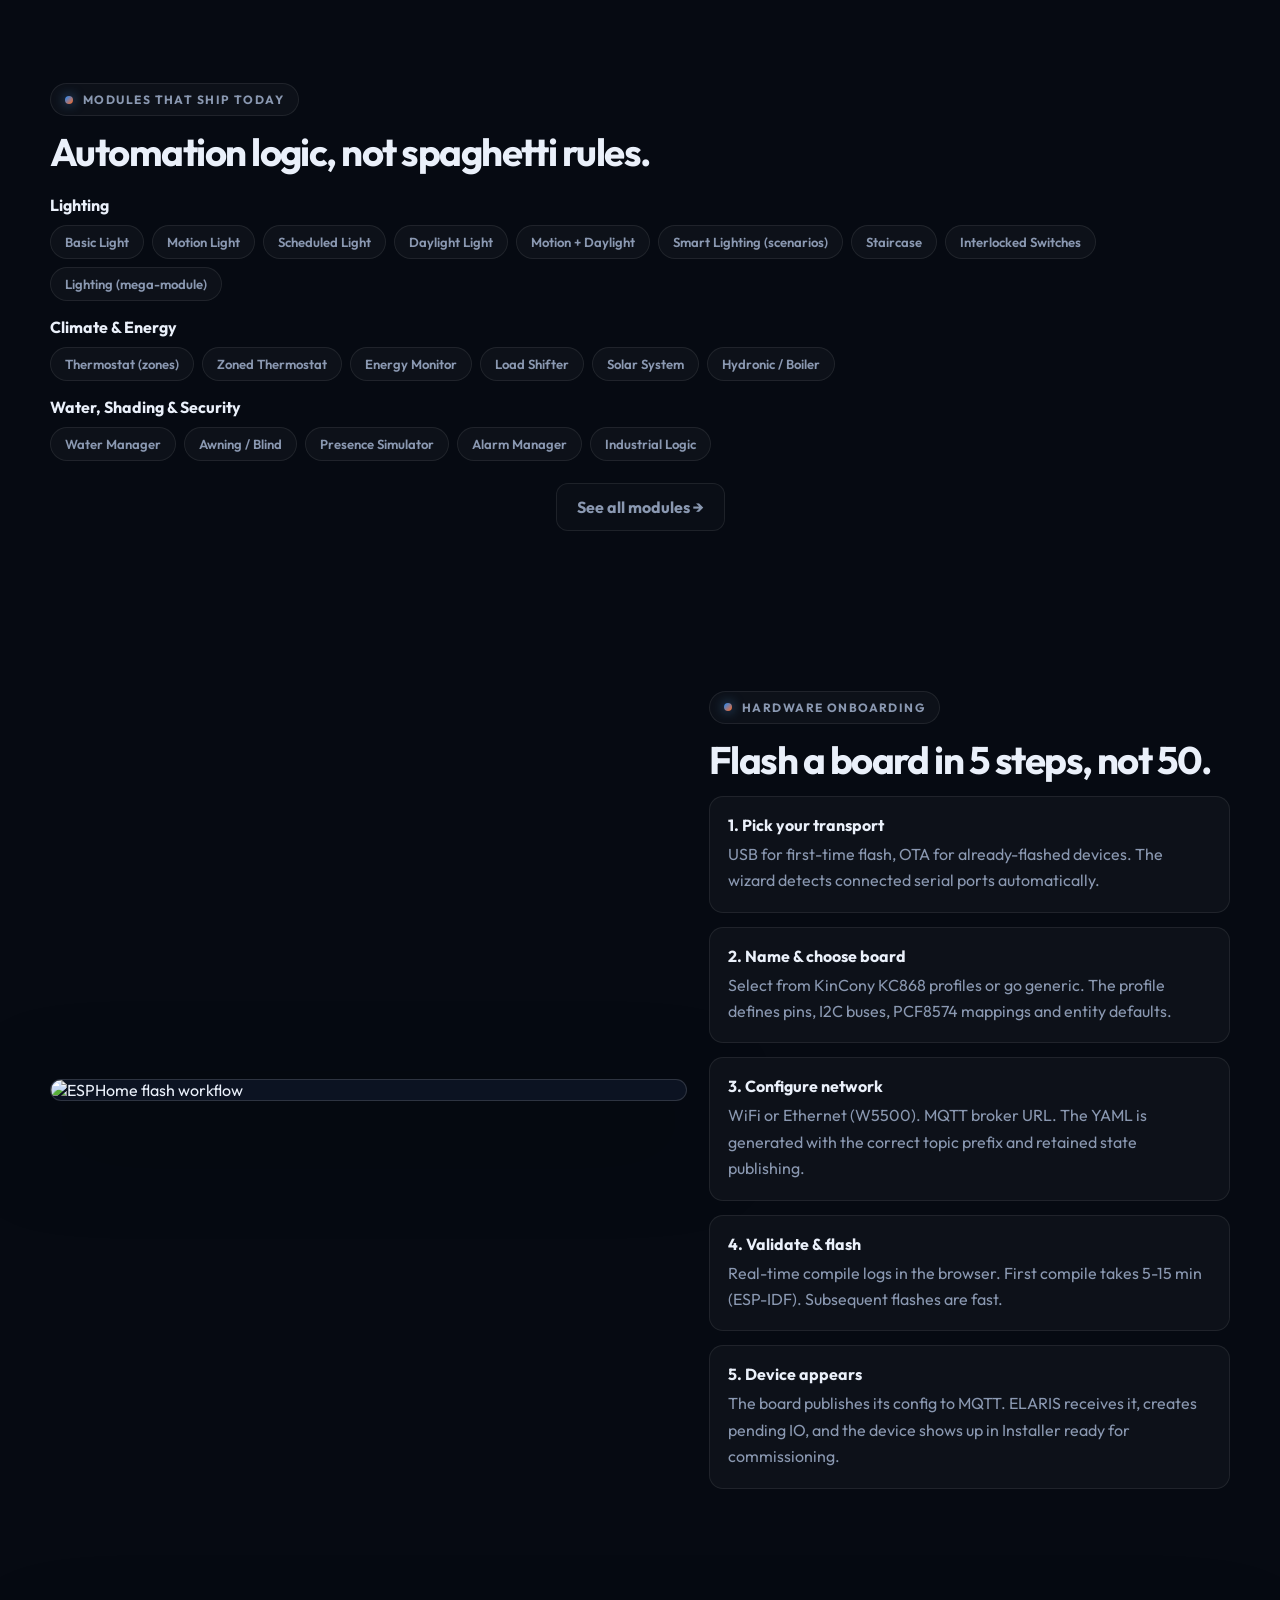
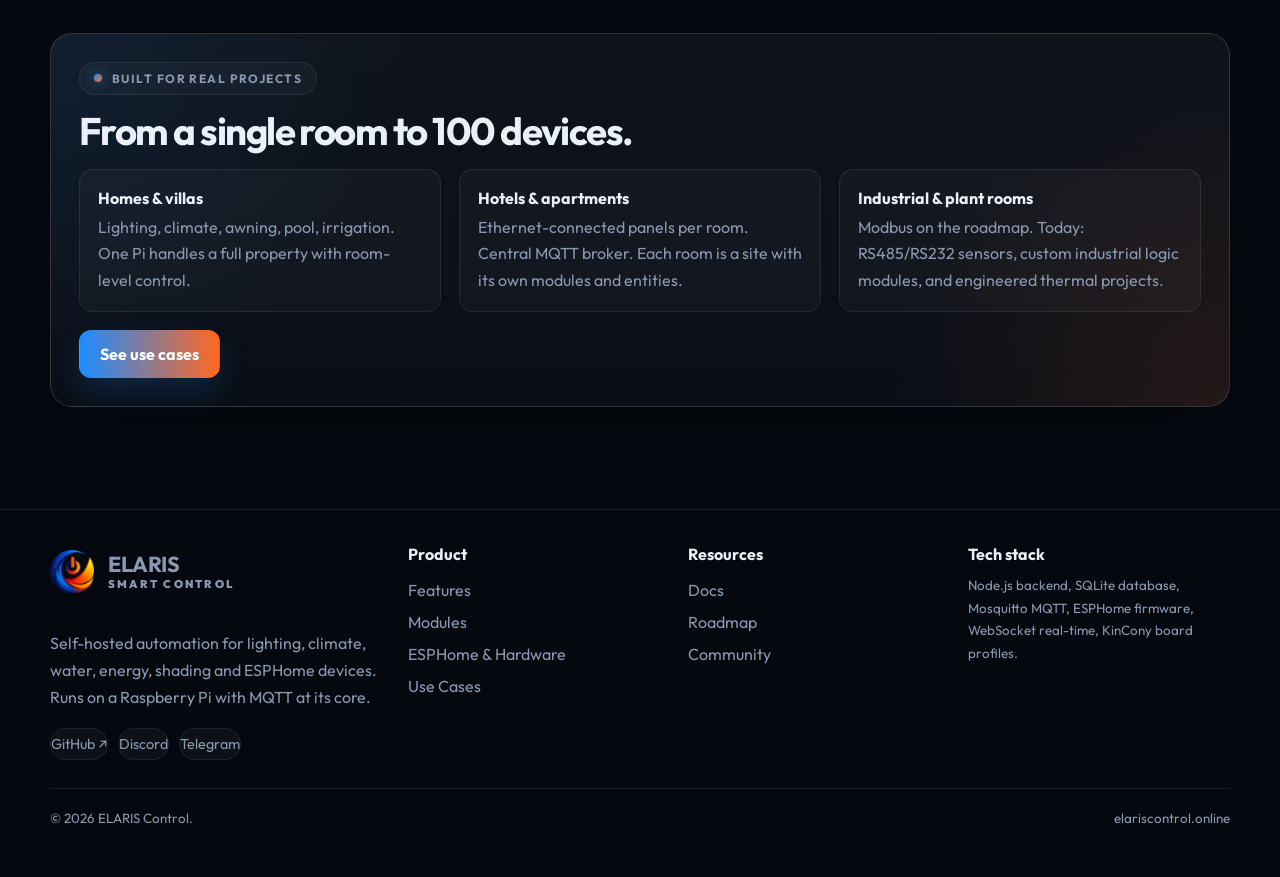
==== commit 9eb1e365: "Add files via upload" ====
--- a/index.html
+++ b/index.html
@@ -3,8 +3,8 @@
 <head>
   <meta charset="UTF-8" />
   <meta name="viewport" content="width=device-width, initial-scale=1.0" />
-  <title>ELARIS Control — Local-first smart control</title>
-  <meta name="description" content="ELARIS is a local-first smart control platform for modules, ESPHome onboarding, scenes, history and practical automation." />
+  <title>ELARIS — Local-first smart control</title>
+  <meta name="description" content="ELARIS is a self-hosted automation platform for homes, villas, hotels and industrial projects. ESPHome onboarding, module-driven automation, real-time dashboard." />
   <link rel="icon" href="assets/favicon.ico" />
   <link rel="stylesheet" href="style.css" />
 </head>
@@ -29,7 +29,6 @@
       <a data-nav href="community.html">Community</a>
     </div>
     <div class="nav-actions">
-      <a class="btn btn-ghost btn-small" href="community.html">Channels</a>
       <a class="btn btn-primary btn-small" href="https://github.com/elaris-control/core" target="_blank" rel="noreferrer">GitHub ↗</a>
     </div>
   </div>
@@ -38,92 +37,118 @@
 <header class="hero">
   <div class="container hero-grid">
     <div class="hero-copy">
-      <span class="section-label">ELARIS Control</span>
-      <h1>Smart control with a <span class="gradient-text">product-grade feel</span>.</h1>
-      <p class="lead">ELARIS is a local-first automation platform for homes, villas, hotels, boiler rooms, irrigation and custom engineering projects. It combines dashboard, modules, scenes, history, settings, entities, installer tools and ESPHome hardware onboarding inside one visual system.</p>
+      <span class="section-label">Local-first automation</span>
+      <h1>Control your building <span class="gradient-text">without the cloud</span>.</h1>
+      <p class="lead">ELARIS runs on a Raspberry Pi with MQTT at its core. Flash ESPHome boards, map IO to named entities, commission automation modules and operate everything from a real-time dashboard. No cloud, no subscription, no app required.</p>
       <div class="hero-actions">
-        <a class="btn btn-primary" href="features.html">Explore the platform</a>
-        <a class="btn btn-secondary" href="https://github.com/elaris-control/core" target="_blank" rel="noreferrer">View core on GitHub</a>
+        <a class="btn btn-primary" href="features.html">See what it does</a>
+        <a class="btn btn-secondary" href="hardware.html">ESPHome onboarding</a>
       </div>
-      <div class="mini-stats">
-        <div class="mini-stat"><strong>Local-first</strong><span>Runs on your hardware with MQTT at the core.</span></div>
-        <div class="mini-stat"><strong>Module-driven</strong><span>Lighting, climate, water, energy, shading and more.</span></div>
-        <div class="mini-stat"><strong>Actively evolving</strong><span>New modules, integrations and hardware flows are landing continuously.</span></div>
-      </div>
-      <div class="logo-bar">
-        <span class="logo-pill">Dashboard</span>
-        <span class="logo-pill">Modules</span>
-        <span class="logo-pill">Scenes</span>
-        <span class="logo-pill">History</span>
-        <span class="logo-pill">ESPHome</span>
-        <span class="logo-pill">Installer</span>
+      <div class="tech-strip">
+        <span class="tech-pill">Raspberry Pi 4/5</span>
+        <span class="tech-pill">MQTT / Mosquitto</span>
+        <span class="tech-pill">ESP32 / ESPHome</span>
+        <span class="tech-pill">SQLite</span>
+        <span class="tech-pill">WebSocket</span>
       </div>
     </div>
     <div class="shot-stack">
-      <div class="shot-card shot-main"><img src="assets/dashboard.png" alt="ELARIS dashboard" /></div>
-      <div class="shot-card shot-float-a"><img src="assets/modules-library.png" alt="ELARIS modules library" /></div>
-      <div class="shot-card shot-float-b"><img src="assets/esphome-installer.png" alt="ELARIS ESPHome installer" /></div>
-      <div class="badge-float one">Modules + installer + history<small>One product language from hardware to automation.</small></div>
-      <div class="badge-float two">Add peripheral flow<small>Boards can grow without rebuilding the whole device.</small></div>
+      <div class="shot-card shot-main"><img src="assets/dashboard_1.png" alt="ELARIS dashboard" /></div>
+      <div class="shot-card shot-float-a"><img src="assets/modules_1.png" alt="ELARIS modules" /></div>
+      <div class="shot-card shot-float-b"><img src="assets/esphome_1.png" alt="ESPHome installer" /></div>
+      <div class="badge-float one">20+ modules<small>Lighting, climate, water, energy, shading</small></div>
+      <div class="badge-float two">USB + OTA flash<small>Zero-config ESPHome onboarding</small></div>
     </div>
   </div>
 </header>
+
 <section class="section-tight">
-  <div class="container grid-4">
-    <div class="card"><div class="icon-chip">🧭</div><h3>Operator-ready dashboard</h3><p>Weather, scenes, recent events and system overview live in one clean surface that feels like a product, not a collection of tools.</p></div>
-    <div class="card"><div class="icon-chip">🧩</div><h3>Modules instead of spaghetti rules</h3><p>Lighting, thermostat, awning, irrigation, energy and custom logic are modeled as modules with clear IO expectations.</p></div>
-    <div class="card"><div class="icon-chip">🔧</div><h3>Installer workflow built in</h3><p>Boards appear, IO is approved, entities are organized by site and zone, and modules can be commissioned with visual feedback.</p></div>
-    <div class="card"><div class="icon-chip">📡</div><h3>ESPHome is part of the product</h3><p>Flash boards, review YAML, add peripherals, push OTA updates and auto-register pending IO after a device report.</p></div>
-  </div>
-</section>
-<section class="section" id="screens">
   <div class="container">
-    <span class="section-label">Real app screens</span>
-    <h2>Real screens from the platform, not mockups.</h2>
-    <div class="screenshot-grid" style="margin-top:28px;">
-      <article class="screen-card"><img src="assets/dashboard.png" alt="Dashboard" /><div class="screen-meta"><h3>Dashboard</h3><p>Clock, weather, scenes, system overview and recent events in one operator-facing page.</p></div></article>
-      <article class="screen-card"><img src="assets/modules-mapping.png" alt="Modules mapping" /><div class="screen-meta"><h3>Module commissioning</h3><p>Map IO, validate readiness and save modules with a setup flow that is easy to explain to real installers.</p></div></article>
-      <article class="screen-card"><img src="assets/settings.png" alt="Settings" /><div class="screen-meta"><h3>Settings, site and entities</h3><p>Location, entities, notifications and site-level configuration keep the platform practical for real projects.</p></div></article>
-      <article class="screen-card"><img src="assets/esphome-flash.png" alt="ESPHome flash" /><div class="screen-meta"><h3>Hardware onboarding</h3><p>Generated YAML, validation, flash logs and OTA workflows make hardware onboarding part of the ELARIS experience.</p></div></article>
+    <span class="section-label">What you get</span>
+    <h2>One platform, from board to automation.</h2>
+    <div class="grid-3" style="margin-top:22px;">
+      <div class="card"><div class="icon-chip">📡</div><h3>ESPHome onboarding</h3><p>Flash boards via USB or OTA. The wizard generates YAML, validates pin conflicts, compiles and flashes — all from the browser. Board profiles for KinCony KC868-A/B/F series are built in.</p></div>
+      <div class="card"><div class="icon-chip">🔌</div><h3>IO that makes sense</h3><p>Raw device channels land in Pending IO. You name them ("Front door sensor", "Salon light relay"), assign zones, and approve them into the entity registry. No more guessing what di_3 means.</p></div>
+      <div class="card"><div class="icon-chip">🧩</div><h3>Module-driven automation</h3><p>Lighting with PIR + schedule + lux. Thermostat with zones and shared pumps. Awning with wind/rain sensors. Water manager with leak detection. Each module explains what IO it needs.</p></div>
+      <div class="card"><div class="icon-chip">🖥️</div><h3>Operator dashboard</h3><p>Real-time clock, weather, one-tap scenes, recent events and system health. WebSocket pushes updates instantly. Role-based views for users, engineers and admins.</p></div>
+      <div class="card"><div class="icon-chip">📜</div><h3>History & rollups</h3><p>5-minute, hourly and daily rollups with min/max/avg/last. Full event log with MQTT debug. Data stays in your SQLite database — no external service.</p></div>
+      <div class="card"><div class="icon-chip">➕</div><h3>Add peripherals OTA</h3><p>Grow a live board without rebuilding the whole YAML. Add a BME280, DS18B20, MH-Z19 or PZEM-004T through the UI. The platform injects the sensor into the existing config and pushes OTA.</p></div>
     </div>
   </div>
 </section>
+
+<section class="section-tight">
+  <div class="container">
+    <span class="section-label">Modules that ship today</span>
+    <h2>Automation logic, not spaghetti rules.</h2>
+    <div class="module-showcase" style="margin-top:22px;">
+      <div class="module-group">
+        <h4>Lighting</h4>
+        <div class="module-chips">
+          <span class="module-chip">Basic Light</span>
+          <span class="module-chip">Motion Light</span>
+          <span class="module-chip">Scheduled Light</span>
+          <span class="module-chip">Daylight Light</span>
+          <span class="module-chip">Motion + Daylight</span>
+          <span class="module-chip">Smart Lighting (scenarios)</span>
+          <span class="module-chip">Staircase</span>
+          <span class="module-chip">Interlocked Switches</span>
+          <span class="module-chip">Lighting (mega-module)</span>
+        </div>
+      </div>
+      <div class="module-group">
+        <h4>Climate & Energy</h4>
+        <div class="module-chips">
+          <span class="module-chip">Thermostat (zones)</span>
+          <span class="module-chip">Zoned Thermostat</span>
+          <span class="module-chip">Energy Monitor</span>
+          <span class="module-chip">Load Shifter</span>
+          <span class="module-chip">Solar System</span>
+          <span class="module-chip">Hydronic / Boiler</span>
+        </div>
+      </div>
+      <div class="module-group">
+        <h4>Water, Shading & Security</h4>
+        <div class="module-chips">
+          <span class="module-chip">Water Manager</span>
+          <span class="module-chip">Awning / Blind</span>
+          <span class="module-chip">Presence Simulator</span>
+          <span class="module-chip">Alarm Manager</span>
+          <span class="module-chip">Industrial Logic</span>
+        </div>
+      </div>
+    </div>
+    <p style="text-align:center;margin-top:22px;"><a class="btn btn-ghost" href="modules.html">See all modules →</a></p>
+  </div>
+</section>
+
 <section class="section-tight">
   <div class="container showcase">
+    <div class="shot-frame"><img src="assets/esphome_flash.png" alt="ESPHome flash workflow" /></div>
     <div>
-      <span class="section-label">What makes it strong</span>
-      <h2>From hardware onboarding to automation in one connected flow.</h2>
+      <span class="section-label">Hardware onboarding</span>
+      <h2>Flash a board in 5 steps, not 50.</h2>
       <div class="side-list">
-        <div class="list-card"><strong>Boards announce config and telemetry</strong><p>Devices speak over MQTT, ELARIS receives config and values, and the platform turns raw hardware into named building entities.</p></div>
-        <div class="list-card"><strong>Pending IO becomes clean system language</strong><p>Installer and entities pages turn raw device channels into readable, zoned, reusable objects before they ever hit automation logic.</p></div>
-        <div class="list-card"><strong>Modules become the commercial layer</strong><p>The same hardware can be reused across climate, water, shading, energy and lighting projects without rebuilding the logic every time.</p></div>
+        <div class="list-card"><strong>1. Pick your transport</strong><p>USB for first-time flash, OTA for already-flashed devices. The wizard detects connected serial ports automatically.</p></div>
+        <div class="list-card"><strong>2. Name & choose board</strong><p>Select from KinCony KC868 profiles or go generic. The profile defines pins, I2C buses, PCF8574 mappings and entity defaults.</p></div>
+        <div class="list-card"><strong>3. Configure network</strong><p>WiFi or Ethernet (W5500). MQTT broker URL. The YAML is generated with the correct topic prefix and retained state publishing.</p></div>
+        <div class="list-card"><strong>4. Validate & flash</strong><p>Real-time compile logs in the browser. First compile takes 5-15 min (ESP-IDF). Subsequent flashes are fast.</p></div>
+        <div class="list-card"><strong>5. Device appears</strong><p>The board publishes its config to MQTT. ELARIS receives it, creates pending IO, and the device shows up in Installer ready for commissioning.</p></div>
       </div>
     </div>
-    <div class="shot-frame"><img src="assets/module-help.png" alt="ELARIS module help" /></div>
   </div>
 </section>
+
 <section class="section-tight">
   <div class="container cta-panel">
-    <span class="section-label">Roadmap signal</span>
-    <h2>More modules are on the road — and development is moving fast.</h2>
+    <span class="section-label">Built for real projects</span>
+    <h2>From a single room to 100 devices.</h2>
     <div class="grid-3" style="margin-top:18px;">
-      <div class="list-card"><strong>Now</strong><p>More modules, cleaner installer flow, richer docs and a stronger ESPHome + peripheral story.</p></div>
-      <div class="list-card"><strong>Next</strong><p>Modbus support, more board profiles, deeper hardware templates and broader field integrations.</p></div>
-      <div class="list-card"><strong>Under evaluation</strong><p>Voice and AI workflows with Alexa, Google Home / Assistant and Microsoft Copilot-style assistant layers remain under evaluation.</p></div>
+      <div class="list-card"><strong>Homes & villas</strong><p>Lighting, climate, awning, pool, irrigation. One Pi handles a full property with room-level control.</p></div>
+      <div class="list-card"><strong>Hotels & apartments</strong><p>Ethernet-connected panels per room. Central MQTT broker. Each room is a site with its own modules and entities.</p></div>
+      <div class="list-card"><strong>Industrial & plant rooms</strong><p>Modbus on the roadmap. Today: RS485/RS232 sensors, custom industrial logic modules, and engineered thermal projects.</p></div>
     </div>
-    <a class="btn btn-primary" href="roadmap.html">See the roadmap</a>
-  </div>
-</section>
-<section class="section-tight" id="community">
-  <div class="container">
-    <span class="section-label">Links & contact</span>
-    <h2>GitHub is live, and ELARIS now has an active business contact point.</h2>
-    <div class="grid-4" style="margin-top:24px;">
-      <div class="card"><div class="icon-chip">🐙</div><h3>GitHub</h3><p>The core repository is public and linked from the site today.</p><a class="btn btn-secondary" href="https://github.com/elaris-control/core" target="_blank" rel="noreferrer">Open repository</a></div>
-      <div class="card"><div class="icon-chip">✉️</div><h3>Email</h3><p>Use the official ELARIS address for project inquiries, support and installer communication.</p><a class="btn btn-secondary" href="mailto:info@elariscontrol.online">info@elariscontrol.online</a></div>
-      <div class="card"><div class="icon-chip">🌐</div><h3>Website</h3><p>The official ELARIS website for product pages, roadmap and platform overview.</p><a class="btn btn-secondary" href="https://elariscontrol.online" target="_blank" rel="noreferrer">Visit website</a></div>
-      <div class="card"><div class="icon-chip">🧭</div><h3>Roadmap</h3><p>See what is shipping now, what is next and where the platform is heading.</p><a class="btn btn-ghost" href="roadmap.html">Open roadmap</a></div>
-    </div>
+    <a class="btn btn-primary" href="use-cases.html">See use cases</a>
   </div>
 </section>
 
@@ -137,41 +162,37 @@
           <span>Smart Control</span>
         </div>
       </a>
-      <p>Local-first automation for climate, lighting, water, energy, shading, ESPHome devices and custom control projects.</p>
+      <p>Self-hosted automation for lighting, climate, water, energy, shading and ESPHome devices. Runs on a Raspberry Pi with MQTT at its core.</p>
       <div class="link-row">
         <a class="chip-link" href="https://github.com/elaris-control/core" target="_blank" rel="noreferrer">GitHub ↗</a>
-        <a class="chip-link" href="mailto:info@elariscontrol.online">Email</a>
-        <a class="chip-link" href="https://elariscontrol.online" target="_blank" rel="noreferrer">Website ↗</a>
+        <a class="chip-link" href="community.html#coming-soon">Discord</a>
+        <a class="chip-link" href="community.html#coming-soon">Telegram</a>
       </div>
     </div>
     <div>
-      <h4>Site</h4>
+      <h4>Product</h4>
       <a href="features.html">Features</a>
       <a href="modules.html">Modules</a>
       <a href="hardware.html">ESPHome & Hardware</a>
       <a href="use-cases.html">Use Cases</a>
-      <a href="docs.html">Docs</a>
     </div>
     <div>
-      <h4>Roadmap</h4>
-      <a href="roadmap.html">What is shipping now</a>
-      <a href="roadmap.html#next">Next up</a>
-      <a href="roadmap.html#voice-ai">Voice & AI</a>
-      <a href="roadmap.html#more-modules">More modules on the road</a>
+      <h4>Resources</h4>
+      <a href="docs.html">Docs</a>
+      <a href="roadmap.html">Roadmap</a>
+      <a href="community.html">Community</a>
     </div>
     <div>
-      <h4>Contact</h4>
-      <a href="mailto:info@elariscontrol.online">info@elariscontrol.online</a>
-      <a href="https://elariscontrol.online" target="_blank" rel="noreferrer">elariscontrol.online ↗</a>
-      <small>Business inquiries, installer contact and project communication.</small>
+      <h4>Tech stack</h4>
+      <small>Node.js backend, SQLite database, Mosquitto MQTT, ESPHome firmware, WebSocket real-time, KinCony board profiles.</small>
     </div>
   </div>
   <div class="container footer-note">
     <small>© <span data-year></span> ELARIS Control.</small>
-    <small><a href="mailto:info@elariscontrol.online">info@elariscontrol.online</a> · elariscontrol.online</small>
+    <small>elariscontrol.online</small>
   </div>
 </footer>
   </div>
   <script src="script.js"></script>
 </body>
-</html>+</html>
--- a/style.css
+++ b/style.css
@@ -30,10 +30,7 @@
   margin: 0;
   font-family: 'Outfit', system-ui, sans-serif;
   color: var(--text);
-  background:
-    radial-gradient(circle at top left, rgba(29,140,255,.18), transparent 25%),
-    radial-gradient(circle at top right, rgba(255,104,32,.14), transparent 24%),
-    linear-gradient(180deg, #050912 0%, #060b12 100%);
+  background: #060a12;
   min-height: 100vh;
   overflow-x: hidden;
 }
@@ -41,9 +38,9 @@
   content: '';
   position: fixed;
   inset: 0;
-  background-image: radial-gradient(rgba(255,255,255,.035) 1px, transparent 1px);
-  background-size: 26px 26px;
-  opacity: .35;
+  background-image: radial-gradient(rgba(255,255,255,.03) 1px, transparent 1px);
+  background-size: 24px 24px;
+  opacity: .25;
   pointer-events: none;
 }
 a { color: inherit; text-decoration: none; }
@@ -194,12 +191,12 @@
 }
 
 .hero {
-  padding: 64px 0 44px;
+  padding: 80px 0 56px;
 }
 .hero-grid {
   display: grid;
-  grid-template-columns: 1.05fr .95fr;
-  gap: 34px;
+  grid-template-columns: 1fr 1fr;
+  gap: 48px;
   align-items: center;
 }
 .hero-copy {
@@ -231,7 +228,7 @@
 }
 .shot-stack {
   position: relative;
-  min-height: 520px;
+  min-height: 560px;
 }
 .shot-card {
   position:absolute;
@@ -268,6 +265,11 @@
   border-radius: var(--radius);
   padding: 24px;
   box-shadow: 0 10px 40px rgba(0,0,0,.18);
+  transition: transform .2s ease, border-color .2s ease;
+}
+.card:hover {
+  transform: translateY(-2px);
+  border-color: var(--line-2);
 }
 .card h3 { margin: 0 0 10px; font-size: 1.2rem; }
 .card p { margin: 0; color: var(--muted); line-height: 1.7; }
@@ -335,6 +337,11 @@
   border: 1px solid var(--line);
   border-radius: 18px;
   overflow: hidden;
+  transition: transform .2s ease, box-shadow .2s ease;
+}
+.screen-card:hover {
+  transform: translateY(-3px);
+  box-shadow: 0 16px 48px rgba(0,0,0,.3);
 }
 .screen-meta {
   padding: 16px 18px 18px;
@@ -548,3 +555,13 @@
 .roadmap-tag{display:inline-flex;padding:8px 12px;border-radius:999px;border:1px solid var(--line);background:rgba(255,255,255,.04);font-size:.78rem;font-weight:800;letter-spacing:.08em;text-transform:uppercase;color:var(--text)}
 @media (max-width:1080px){.module-grid,.roadmap-grid{grid-template-columns:1fr 1fr}.nav-actions .btn-ghost{display:none}}
 @media (max-width:860px){.module-grid,.roadmap-grid{grid-template-columns:1fr}.nav-actions{display:none}}
+
+/* Index page additions */
+.tech-strip{display:flex;flex-wrap:wrap;gap:10px;margin-top:24px;}
+.tech-pill{padding:8px 14px;border-radius:999px;border:1px solid var(--line);background:rgba(255,255,255,.03);font-size:.82rem;font-weight:600;color:var(--muted);}
+.module-showcase{display:grid;gap:16px;}
+.module-group h4{margin:0 0 10px;font-size:1rem;color:var(--text);}
+.module-chips{display:flex;flex-wrap:wrap;gap:8px;}
+.module-chip{padding:8px 14px;border-radius:999px;border:1px solid var(--line);background:rgba(255,255,255,.03);font-size:.82rem;font-weight:600;color:var(--muted);transition:.15s ease;}
+.module-chip:hover{color:var(--text);border-color:var(--line-2);background:rgba(255,255,255,.06);}
+
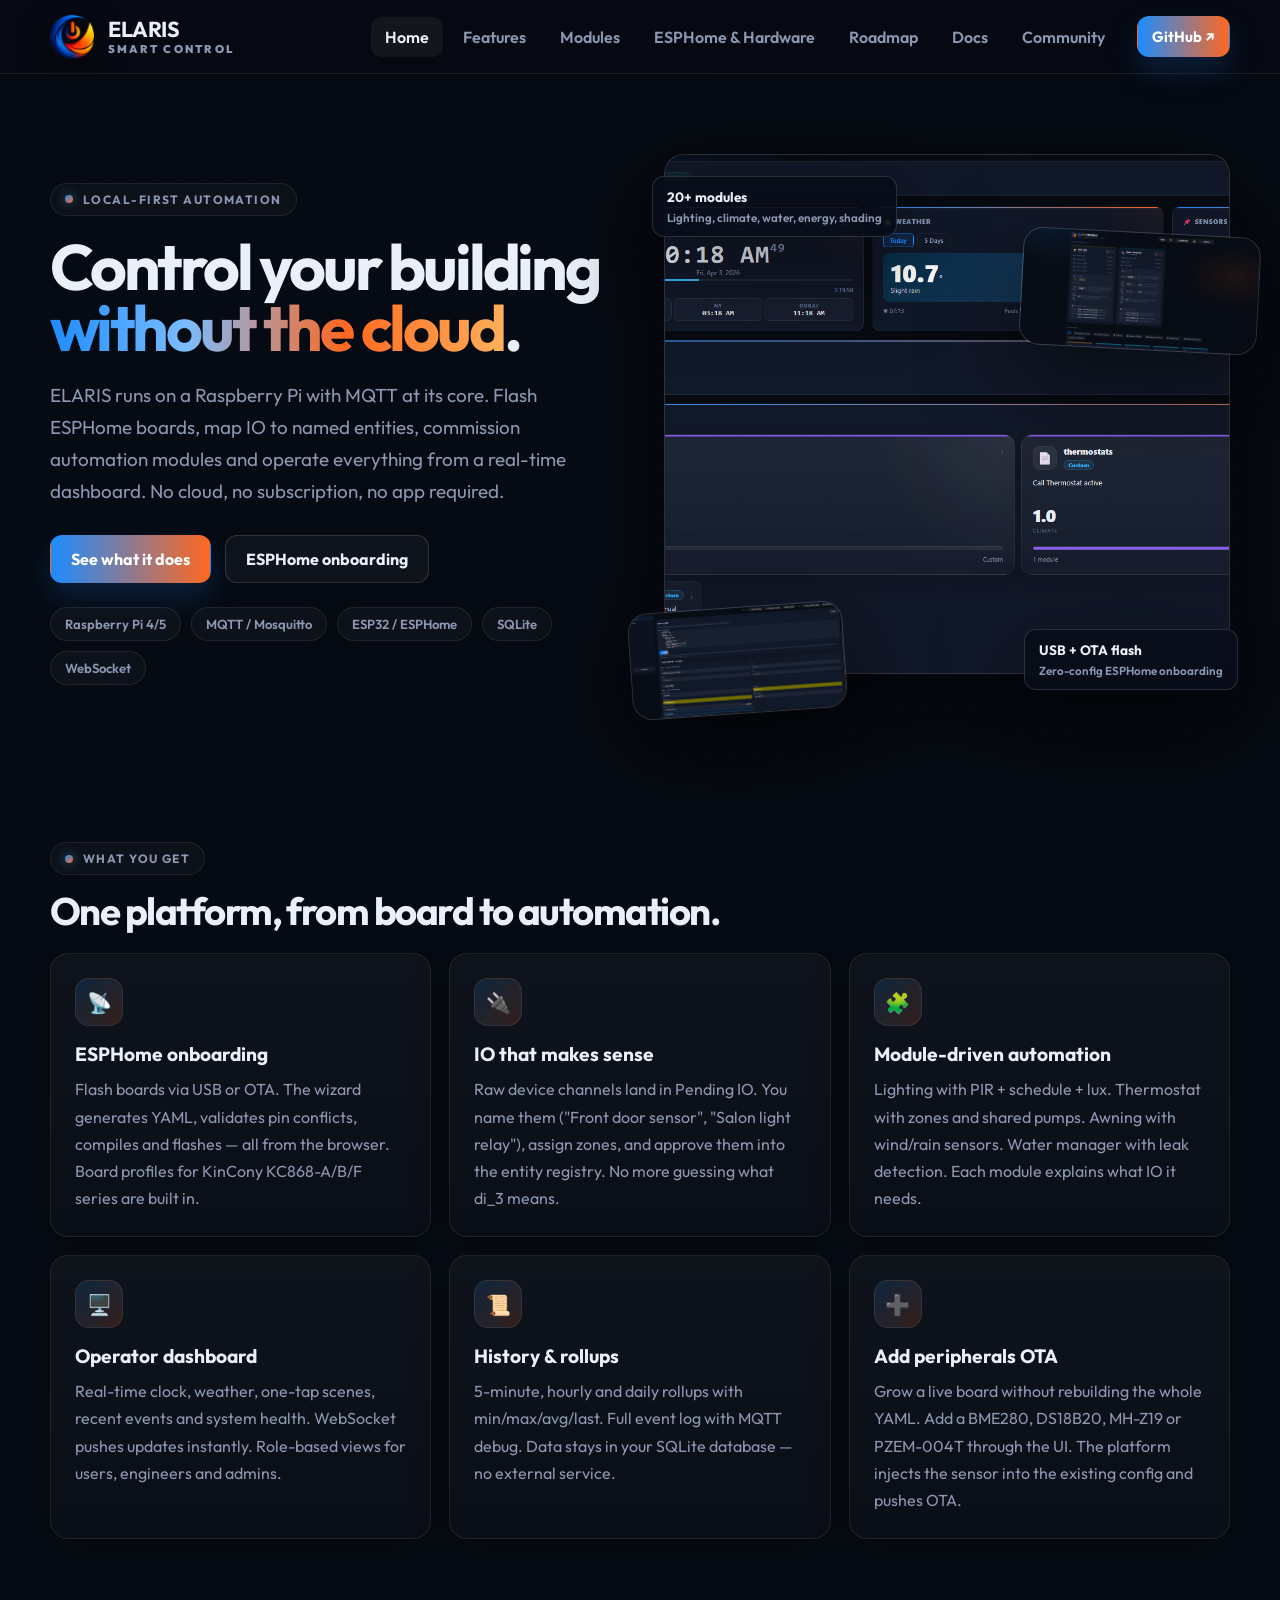
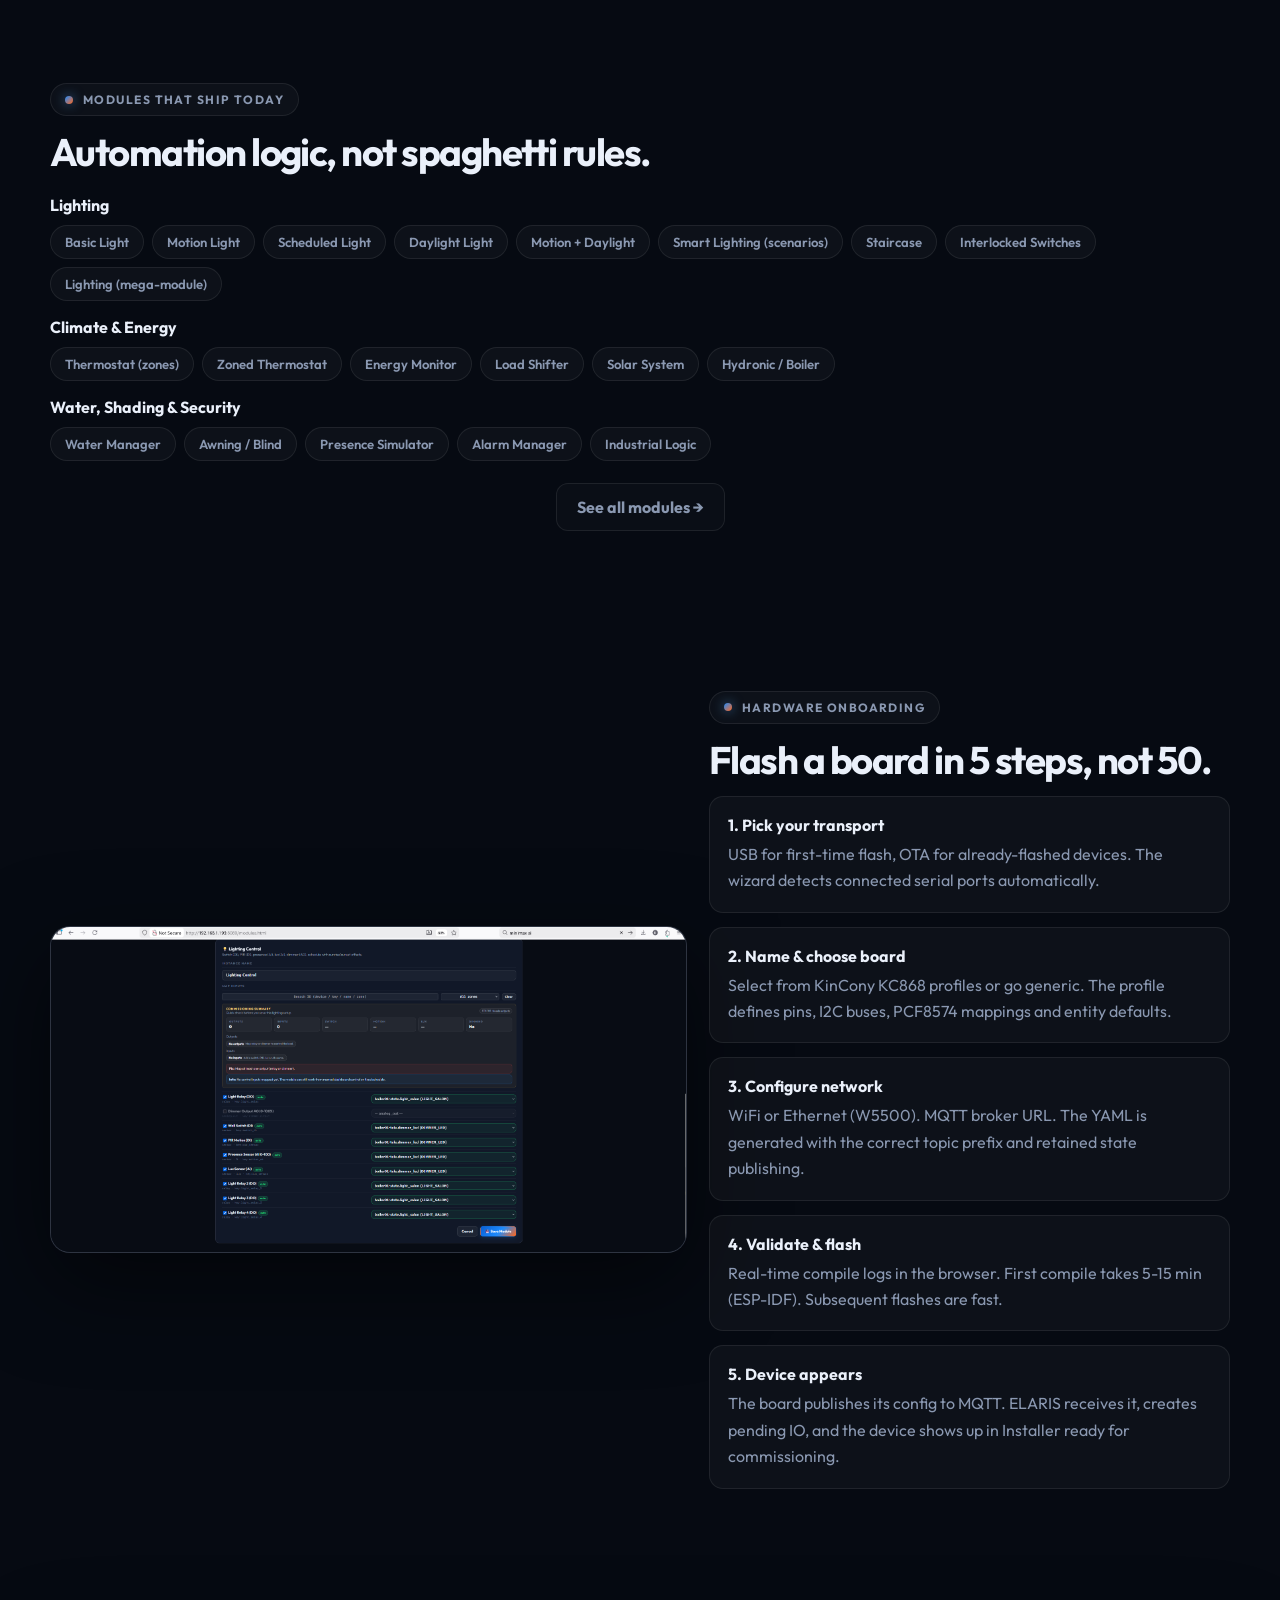
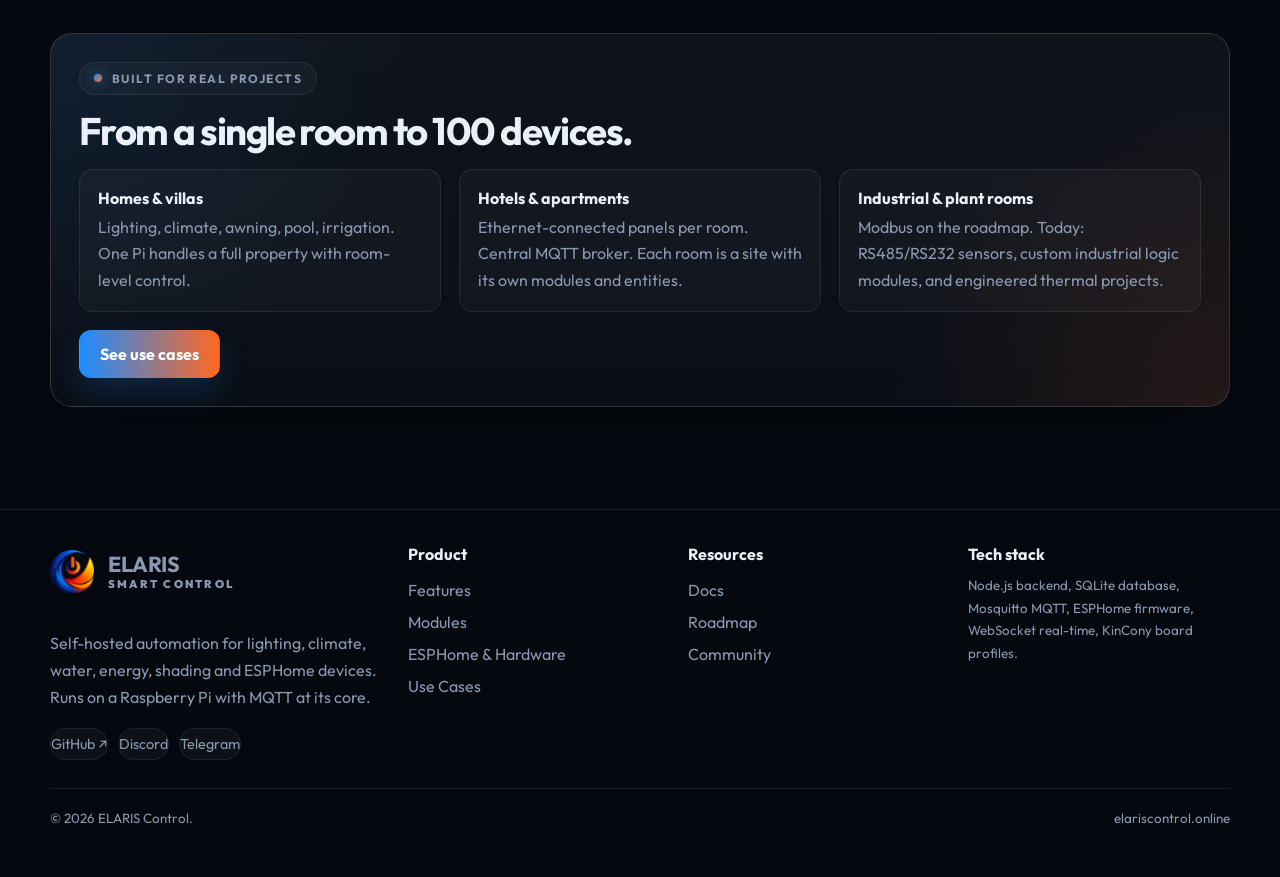
==== commit 7262f58b: "Add files via upload" ====
--- a/index.html
+++ b/index.html
@@ -124,7 +124,7 @@
 
 <section class="section-tight">
   <div class="container showcase">
-    <div class="shot-frame"><img src="assets/esphome_flash.png" alt="ESPHome flash workflow" /></div>
+    <div class="shot-frame"><img src="assets/esphome-flash.png" alt="ESPHome flash workflow" /></div>
     <div>
       <span class="section-label">Hardware onboarding</span>
       <h2>Flash a board in 5 steps, not 50.</h2>
@@ -165,7 +165,7 @@
       <p>Self-hosted automation for lighting, climate, water, energy, shading and ESPHome devices. Runs on a Raspberry Pi with MQTT at its core.</p>
       <div class="link-row">
         <a class="chip-link" href="https://github.com/elaris-control/core" target="_blank" rel="noreferrer">GitHub ↗</a>
-        <a class="chip-link" href="community.html#coming-soon">Discord</a>
+        <a class="chip-link" href="https://discord.gg/UYJp7yby7H" target="_blank" rel="noreferrer">Discord</a>
         <a class="chip-link" href="community.html#coming-soon">Telegram</a>
       </div>
     </div>
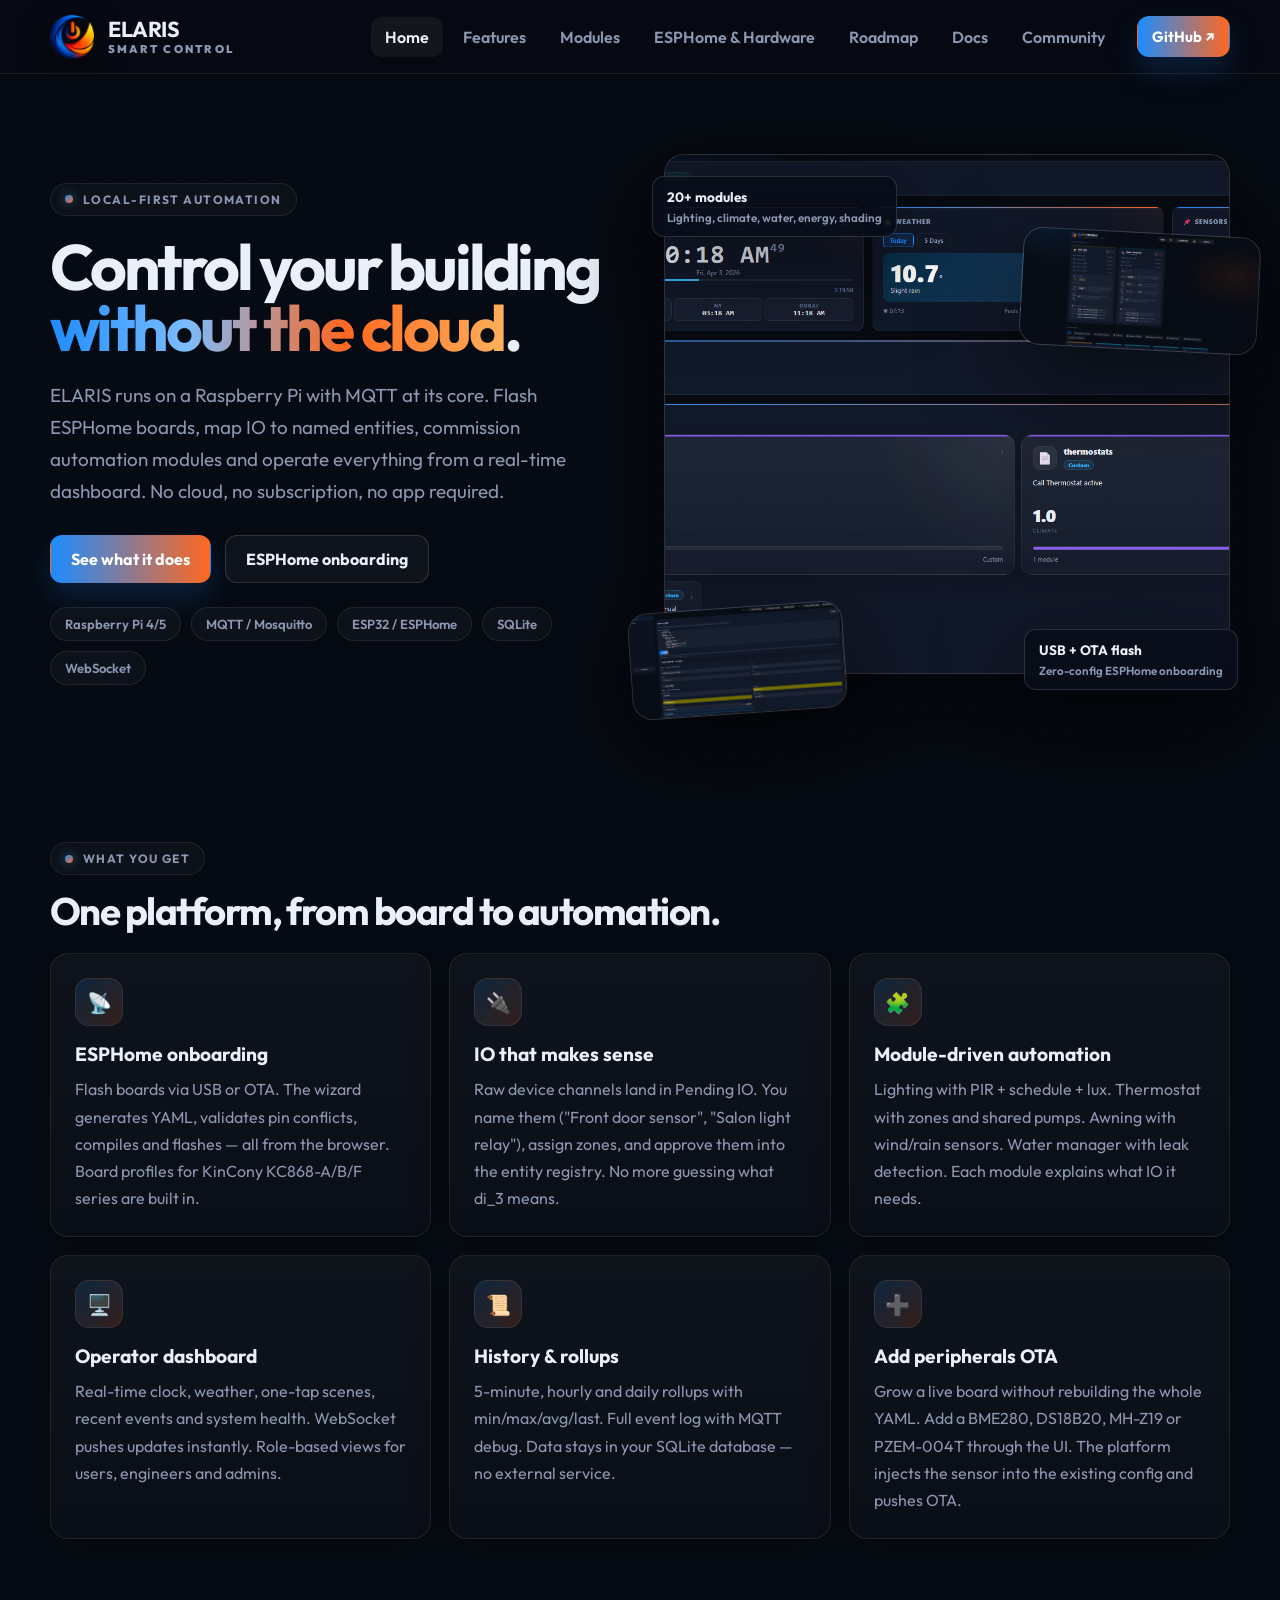
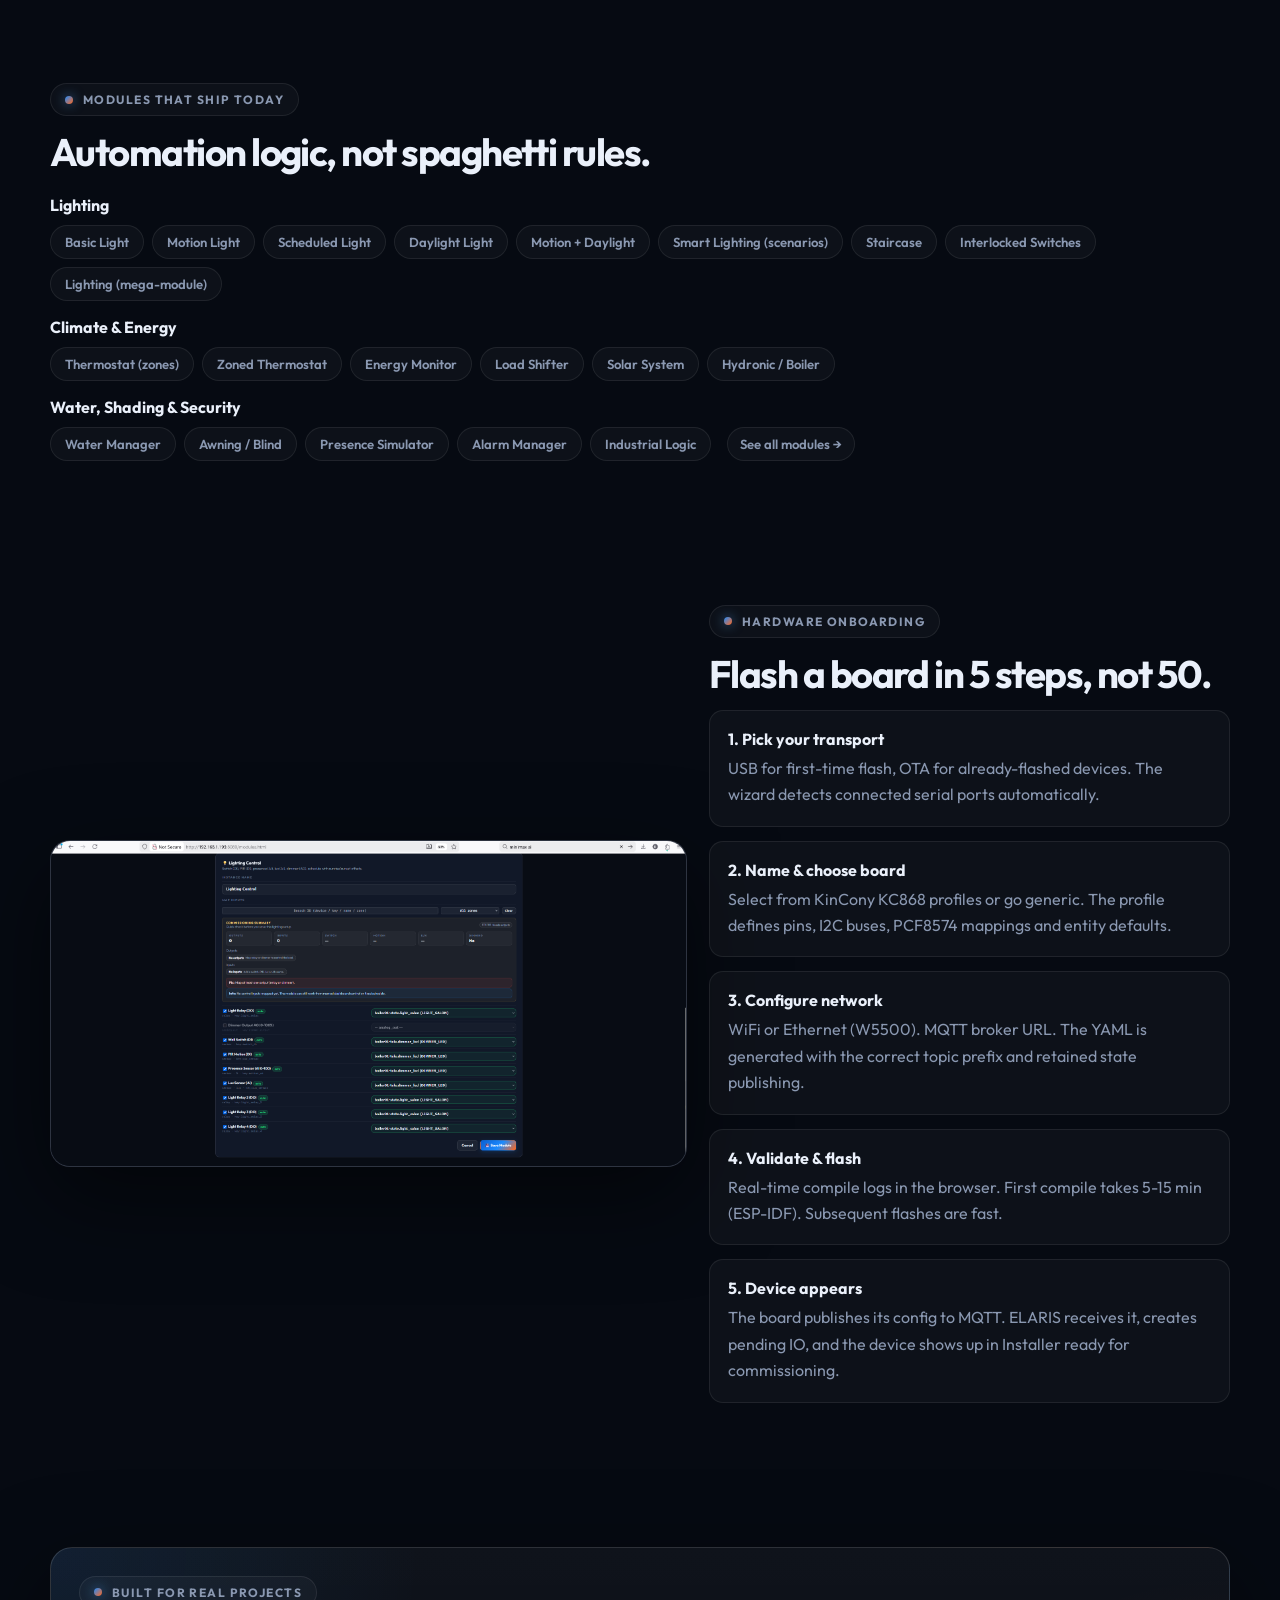
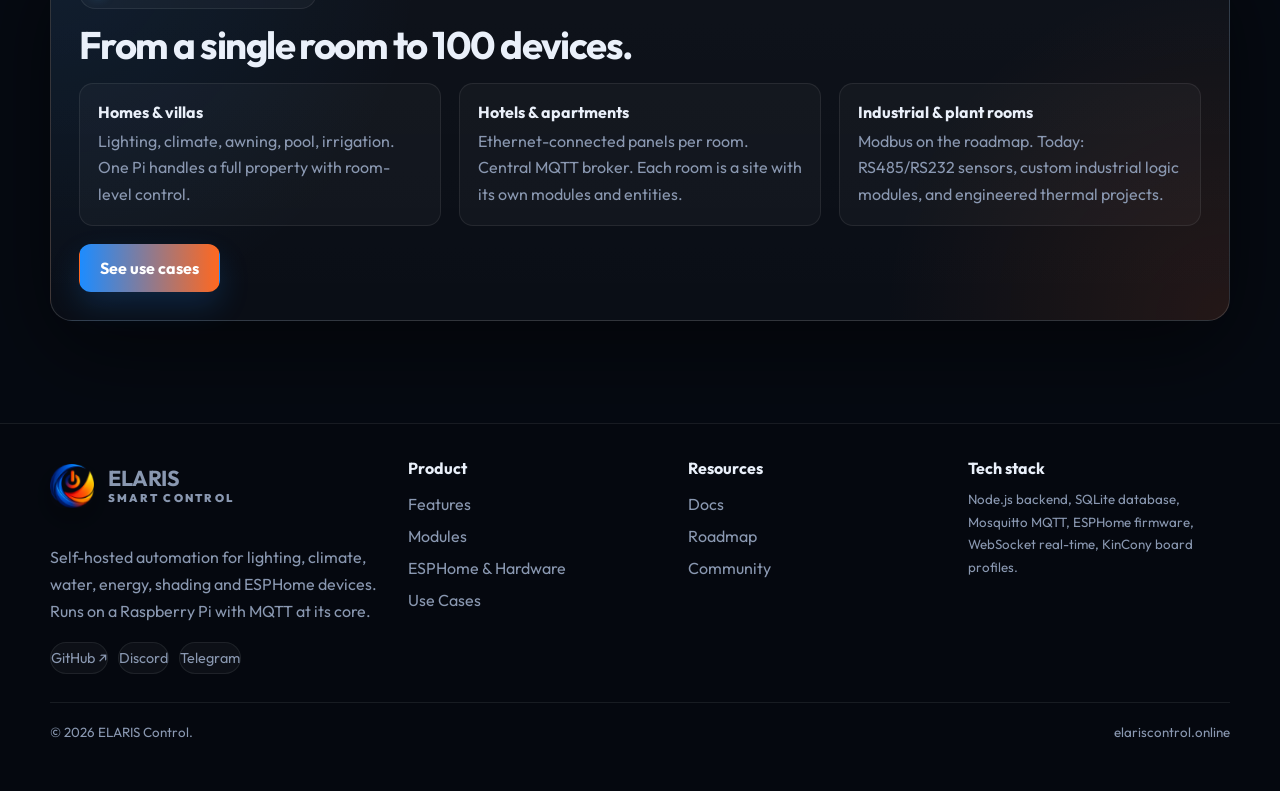
==== commit 0eb2b7b3: "Add files via upload" ====
--- a/index.html
+++ b/index.html
@@ -115,10 +115,10 @@
           <span class="module-chip">Presence Simulator</span>
           <span class="module-chip">Alarm Manager</span>
           <span class="module-chip">Industrial Logic</span>
+          <a class="btn btn-ghost btn-small" href="modules.html" style="margin-left:8px; font-size:.82rem; padding: 6px 12px;">See all modules →</a>
         </div>
       </div>
     </div>
-    <p style="text-align:center;margin-top:22px;"><a class="btn btn-ghost" href="modules.html">See all modules →</a></p>
   </div>
 </section>
 
--- a/style.css
+++ b/style.css
@@ -564,4 +564,6 @@
 .module-chips{display:flex;flex-wrap:wrap;gap:8px;}
 .module-chip{padding:8px 14px;border-radius:999px;border:1px solid var(--line);background:rgba(255,255,255,.03);font-size:.82rem;font-weight:600;color:var(--muted);transition:.15s ease;}
 .module-chip:hover{color:var(--text);border-color:var(--line-2);background:rgba(255,255,255,.06);}
-
+.module-chips .btn-ghost{padding:6px 14px;border-radius:999px;font-size:.82rem;font-weight:600;color:var(--muted);border:1px solid var(--line);background:rgba(255,255,255,.03);transition:.15s ease;}
+.module-chips .btn-ghost:hover{color:var(--text);border-color:var(--line-2);background:rgba(255,255,255,.06);transform:translateY(-1px);}
+
